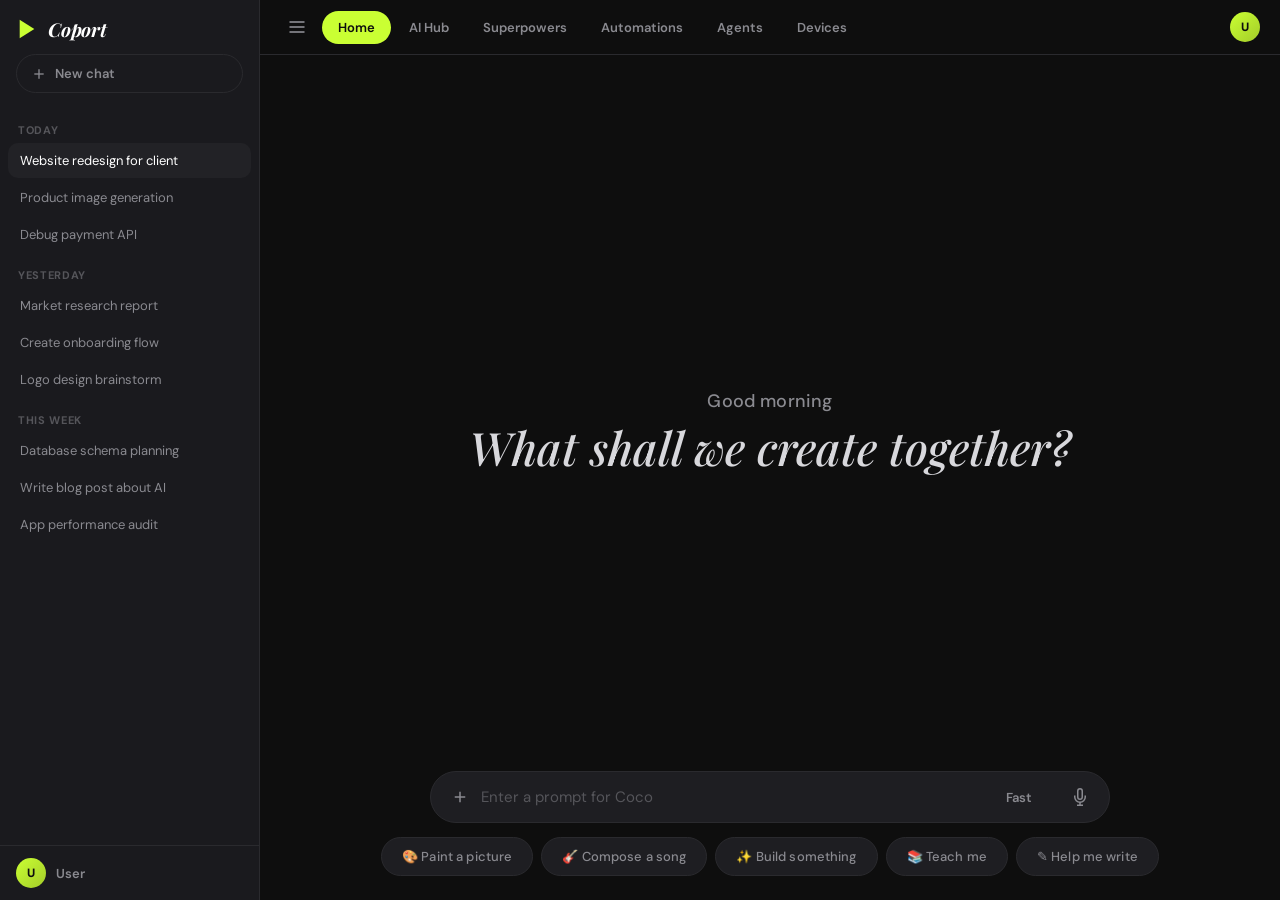
==== index.html @ 20f8d8fd "Add soul: serif fonts, warm copy, human personality" ====
<!DOCTYPE html>
<html lang="en">
<head>
  <meta charset="UTF-8" />
  <meta name="viewport" content="width=device-width, initial-scale=1.0" />
  <title>Coport</title>
  <link rel="stylesheet" href="integrate.css" />
</head>
<body>

  <!-- ═══ History Sidebar ═══ -->
  <aside class="history" id="history">
    <div class="history-top">
      <div class="history-logo">
        <svg width="22" height="22" viewBox="0 0 24 24" fill="none"><polygon points="4,2 20,12 4,22" fill="#CAFF33"/></svg>
        <span class="history-brand">Coport</span>
      </div>
      <button class="new-chat-btn" onclick="newChat()">
        <svg viewBox="0 0 24 24" fill="none" stroke="currentColor" stroke-width="2"><line x1="12" y1="5" x2="12" y2="19"/><line x1="5" y1="12" x2="19" y2="12"/></svg>
        New chat
      </button>
    </div>
    <div class="history-list" id="history-list">
      <span class="history-section-label">Today</span>
      <button class="history-item active" onclick="loadChat(this)">Website redesign for client</button>
      <button class="history-item" onclick="loadChat(this)">Product image generation</button>
      <button class="history-item" onclick="loadChat(this)">Debug payment API</button>
      <span class="history-section-label">Yesterday</span>
      <button class="history-item" onclick="loadChat(this)">Market research report</button>
      <button class="history-item" onclick="loadChat(this)">Create onboarding flow</button>
      <button class="history-item" onclick="loadChat(this)">Logo design brainstorm</button>
      <span class="history-section-label">This week</span>
      <button class="history-item" onclick="loadChat(this)">Database schema planning</button>
      <button class="history-item" onclick="loadChat(this)">Write blog post about AI</button>
      <button class="history-item" onclick="loadChat(this)">App performance audit</button>
    </div>
    <div class="history-bottom">
      <div class="history-user"><div class="h-avatar">U</div><span class="h-name">User</span></div>
    </div>
  </aside>

  <!-- ═══ Main ═══ -->
  <main class="main" id="main">
    <!-- Top nav -->
    <header class="topnav">
      <button class="sidebar-toggle" onclick="toggleHistory()">
        <svg viewBox="0 0 24 24" fill="none" stroke="currentColor" stroke-width="2"><line x1="3" y1="6" x2="21" y2="6"/><line x1="3" y1="12" x2="21" y2="12"/><line x1="3" y1="18" x2="21" y2="18"/></svg>
      </button>
      <nav class="topnav-links">
        <button class="tn active" onclick="showPage('home',this)">Home</button>
        <button class="tn" onclick="showPage('ai-hub',this)">AI Hub</button>
        <button class="tn" onclick="showPage('superpowers',this)">Superpowers</button>
        <button class="tn" onclick="showPage('automations',this)">Automations</button>
        <button class="tn" onclick="showPage('agents',this)">Agents</button>
        <button class="tn" onclick="showPage('devices',this)">Devices</button>
      </nav>
      <div class="topnav-right"><div class="tn-avatar">U</div></div>
    </header>

    <!-- PAGE: Home / Chat -->
    <section class="page active" id="page-home">
      <div class="chat-area" id="chat-area">
        <div class="welcome" id="welcome">
          <p class="welcome-hi" id="welcome-greeting">Good evening</p>
          <h1 class="welcome-big">What shall we create together?</h1>
        </div>
        <div class="messages" id="messages"></div>
      </div>
      <div class="chat-bottom">
        <div class="chat-input-bar">
          <button class="input-plus" title="Attach"><svg viewBox="0 0 24 24" fill="none" stroke="currentColor" stroke-width="2"><line x1="12" y1="5" x2="12" y2="19"/><line x1="5" y1="12" x2="19" y2="12"/></svg></button>
          <textarea class="chat-input" id="chat-input" placeholder="Enter a prompt for Coco" rows="1" onkeydown="handleChatKey(event)" oninput="autoGrow(this)"></textarea>
          <div class="input-right">
            <select class="speed-select"><option>Fast</option><option>Quality</option></select>
            <button class="input-mic" title="Voice"><svg viewBox="0 0 24 24" fill="none" stroke="currentColor" stroke-width="2"><path d="M12 1a3 3 0 0 0-3 3v8a3 3 0 0 0 6 0V4a3 3 0 0 0-3-3z"/><path d="M19 10v2a7 7 0 0 1-14 0v-2"/><line x1="12" y1="19" x2="12" y2="23"/><line x1="8" y1="23" x2="16" y2="23"/></svg></button>
          </div>
        </div>
        <div class="suggestions" id="suggestions">
          <button class="pill" onclick="prefillChat('Paint me a picture')">&#127912; Paint a picture</button>
          <button class="pill" onclick="prefillChat('Compose a song for me')">&#127928; Compose a song</button>
          <button class="pill" onclick="prefillChat('Build me something beautiful')">&#10024; Build something</button>
          <button class="pill" onclick="prefillChat('Teach me something new')">&#128218; Teach me</button>
          <button class="pill" onclick="prefillChat('Help me write')">&#9998; Help me write</button>
        </div>
      </div>
      <div class="task-overlay hidden" id="task-overlay">
        <div class="task-card"><div class="task-hdr"><span class="task-pulse"></span><span class="task-title" id="task-title">Coco is working...</span><button class="task-x" onclick="closeTask()">&times;</button></div><div class="task-steps" id="task-steps"></div><div class="task-badge" id="task-ai-badge"></div></div>
      </div>
    </section>

    <!-- PAGE: AI Hub -->
    <section class="page" id="page-ai-hub"><div class="page-inner"><h1 class="pg-title">AI Hub</h1><p class="pg-sub">The best AI for every task</p><div class="section"><h2 class="sec-title">Active</h2><div class="ai-grid" id="active-ais"></div></div><div class="section"><h2 class="sec-title">Code</h2><div class="ai-grid" id="ai-code"></div></div><div class="section"><h2 class="sec-title">Images</h2><div class="ai-grid" id="ai-images"></div></div><div class="section"><h2 class="sec-title">Audio</h2><div class="ai-grid" id="ai-audio"></div></div><div class="section"><h2 class="sec-title">Video</h2><div class="ai-grid" id="ai-video"></div></div><div class="section"><h2 class="sec-title">Research</h2><div class="ai-grid" id="ai-research"></div></div><div class="section"><h2 class="sec-title">Writing</h2><div class="ai-grid" id="ai-writing"></div></div></div></section>

    <!-- PAGE: Superpowers -->
    <section class="page" id="page-superpowers"><div class="page-inner"><h1 class="pg-title">Superpowers</h1><p class="pg-sub">Toggle abilities on or off</p><div class="search-bar"><svg class="s-icon" viewBox="0 0 20 20" fill="none"><circle cx="8" cy="8" r="6" stroke="currentColor" stroke-width="2"/><line x1="13" y1="13" x2="18" y2="18" stroke="currentColor" stroke-width="2"/></svg><input class="s-input" type="text" placeholder="Search..." oninput="filterSuperpowers(this.value)" /></div><div class="section"><h2 class="sec-title">Skills</h2><div class="powers-grid" id="skills-grid"></div></div><div class="section"><h2 class="sec-title">Connectors</h2><div class="powers-grid" id="connectors-grid"></div></div></div></section>

    <!-- PAGE: Automations -->
    <section class="page" id="page-automations"><div class="page-inner"><h1 class="pg-title">Automations</h1><p class="pg-sub">Rules that run automatically</p><div class="section"><h2 class="sec-title">My Automations</h2><div id="automations-list"><div class="empty-state">&#9889; Nothing here yet — your first automation is just a click away</div></div></div><div class="section"><h2 class="sec-title">Create</h2><div class="auto-builder"><div class="auto-row"><span class="auto-label">When</span><select class="auto-select" id="auto-trigger"><option value="">Trigger...</option><option value="file-change">File changes</option><option value="git-push">Code pushed</option><option value="error">Error occurs</option><option value="schedule">Schedule</option></select></div><div class="auto-arrow">&#8595;</div><div class="auto-row"><span class="auto-label">Then</span><select class="auto-select" id="auto-action"><option value="">Action...</option><option value="run-tests">Run tests</option><option value="fix-errors">Fix errors</option><option value="review-code">Review code</option><option value="notify">Notify me</option></select></div><div class="auto-actions"><button class="btn-accent" onclick="createAutomation()">Create</button></div></div><h2 class="sec-title" style="margin-top:20px">Templates</h2><div class="tpl-grid"><button class="tpl" onclick="useTemplate('auto-test')">&#128300; Auto-Test</button><button class="tpl" onclick="useTemplate('auto-fix')">&#128295; Auto-Fix</button><button class="tpl" onclick="useTemplate('pr-review')">&#128269; PR Review</button><button class="tpl" onclick="useTemplate('daily-summary')">&#128232; Recap</button></div></div></div></section>

    <!-- PAGE: Agents -->
    <section class="page" id="page-agents"><div class="page-inner"><h1 class="pg-title">Agents</h1><p class="pg-sub">Create and manage AI agents</p><div class="section"><h2 class="sec-title">Active</h2><div id="agent-list"></div></div><div class="section"><h2 class="sec-title">Create Agent</h2><div class="agent-builder" id="agent-builder"><div class="builder-step active" id="ab-step-1"><div class="bform"><div class="form-row"><label class="form-label">Name</label><input class="form-input" id="agent-name" type="text" placeholder="e.g. DesignBot" /></div><div class="form-row"><label class="form-label">Purpose</label><textarea class="form-input form-ta" id="agent-purpose" placeholder="What does it do?" rows="2"></textarea></div><div class="form-row"><label class="form-label">Personality</label><div class="pers-opts"><button class="pers selected" onclick="pickPersonality(this)">Professional</button><button class="pers" onclick="pickPersonality(this)">Friendly</button><button class="pers" onclick="pickPersonality(this)">Creative</button></div></div></div><div class="bactions"><button class="btn-accent" onclick="advanceAgentBuilder(2)">Next: AIs</button></div></div><div class="builder-step" id="ab-step-2"><h3 class="sec-title">Pick AIs</h3><div class="ai-picker" id="ai-picker"></div><div class="bactions"><button class="btn-outline" onclick="advanceAgentBuilder(1)">Back</button><button class="btn-accent" onclick="advanceAgentBuilder(3)">Next</button></div></div><div class="builder-step" id="ab-step-3"><h3 class="sec-title">Access</h3><div class="access-picker" id="access-picker"></div><div class="bactions"><button class="btn-outline" onclick="advanceAgentBuilder(2)">Back</button><button class="btn-accent" onclick="createAgent()">Create</button></div></div></div></div><div class="section"><h2 class="sec-title">Templates</h2><div class="tpl-grid"><button class="tpl" onclick="useAgentTemplate('designer')">&#127912; Designer</button><button class="tpl" onclick="useAgentTemplate('coder')">&#128187; Dev</button><button class="tpl" onclick="useAgentTemplate('researcher')">&#128218; Researcher</button><button class="tpl" onclick="useAgentTemplate('content')">&#128221; Content</button></div></div></div></section>

    <!-- PAGE: Devices -->
    <section class="page" id="page-devices"><div class="page-inner"><h1 class="pg-title">Devices</h1><p class="pg-sub">Your connected machines</p><div class="section"><h2 class="sec-title">Connected</h2><div class="dev-item"><span class="dev-dot on"></span><div class="dev-info"><span class="dev-name">Mac mini</span><span class="dev-meta">macOS &middot; M2 &middot; 192.168.1.42</span></div><span class="dev-badge">Connected</span></div></div><div class="section"><h2 class="sec-title">Add Device</h2><div class="tpl-grid"><button class="tpl" onclick="startDeviceSetup('mac')">&#128187; Mac</button><button class="tpl" onclick="startDeviceSetup('windows')">&#128421; Windows</button><button class="tpl" onclick="startDeviceSetup('linux')">&#128424; Linux</button><button class="tpl" onclick="startDeviceSetup('cloud')">&#9729; Cloud</button></div><div class="device-setup hidden" id="device-setup"><div class="setup-step active" id="ds-step-1"><p class="pg-sub">Download Coport on your device.</p><button class="btn-accent" onclick="advanceDeviceSetup(2)">Download</button></div><div class="setup-step" id="ds-step-2"><p class="pg-sub">Sign in. We'll detect it.</p><div class="wait-row"><div class="spinner"></div><span>Waiting...</span></div><button class="btn-outline" onclick="advanceDeviceSetup(3)">Done</button></div><div class="setup-step" id="ds-step-3"><p style="color:var(--accent)">Connected!</p><button class="btn-accent" onclick="closeDeviceSetup()">Done</button></div></div></div></div></section>

  </main>

  <!-- Modal -->
  <div class="modal-overlay" id="modal-overlay" onclick="closeModal(event)"><div class="modal" onclick="event.stopPropagation()"><div class="modal-hdr"><h2 class="modal-title" id="modal-title">Connect</h2><button class="task-x" onclick="closeModal()">&times;</button></div><div class="modal-body" id="modal-body"></div><div class="modal-ft"><button class="btn-outline" onclick="closeModal()">Cancel</button><button class="btn-accent" id="modal-action-btn" onclick="modalAction()">Connect</button></div></div></div>

  <script src="integrate.js"></script>
</body>
</html>
---- integrate.css ----
/* ═══ Coport — Chat UI with Soul ═══ */
@import url('https://fonts.googleapis.com/css2?family=DM+Sans:ital,wght@0,400;0,500;0,600;0,700;0,800&family=Playfair+Display:ital,wght@0,400;0,500;0,600;0,700;0,800;1,400;1,500&display=swap');

:root{--bg:#0e0e0e;--card:#1a1a1e;--border:#2a2a2e;--accent:#CAFF33;--accentDim:rgba(202,255,51,.1);--warm:rgba(255,200,120,.06);--t:#e2e2e6;--td:#8a8a90;--tm:#55555a;--r:16px;--serif:'Playfair Display',Georgia,'Times New Roman',serif;--sans:'DM Sans',-apple-system,BlinkMacSystemFont,'Segoe UI',sans-serif}
*,*::before,*::after{box-sizing:border-box;margin:0;padding:0}
html,body{height:100%}
body{background:var(--bg);color:var(--t);font-family:var(--sans);-webkit-font-smoothing:antialiased;display:flex;overflow:hidden}
button{font-family:inherit;cursor:pointer;border:none;background:none}
input,select,textarea{font-family:inherit}

/* ═══ History Sidebar ═══ */
.history{width:260px;height:100vh;background:var(--card);border-right:1px solid var(--border);display:flex;flex-direction:column;flex-shrink:0;transition:transform .3s;z-index:40}
.history-top{padding:16px;display:flex;flex-direction:column;gap:12px}
.history-logo{display:flex;align-items:center;gap:10px}
.history-brand{font-family:var(--serif);font-size:19px;font-weight:700;color:#fff;letter-spacing:-.01em;font-style:italic}
.new-chat-btn{display:flex;align-items:center;gap:8px;padding:10px 14px;border-radius:100px;border:1px solid var(--border);color:var(--td);font-size:13px;font-weight:600;transition:border-color .2s,color .2s}
.new-chat-btn svg{width:16px;height:16px}
.new-chat-btn:hover{border-color:var(--accent);color:var(--accent)}
.history-list{flex:1;overflow-y:auto;padding:0 8px 12px;display:flex;flex-direction:column;gap:2px}
.history-list::-webkit-scrollbar{width:4px}
.history-list::-webkit-scrollbar-thumb{background:var(--border);border-radius:2px}
.history-section-label{font-size:11px;font-weight:700;color:var(--tm);padding:14px 10px 4px;text-transform:uppercase;letter-spacing:.06em}
.history-item{text-align:left;padding:9px 12px;border-radius:10px;font-size:13px;color:var(--td);width:100%;overflow:hidden;text-overflow:ellipsis;white-space:nowrap;transition:background .15s,color .15s}
.history-item:hover{background:#222226;color:var(--t)}
.history-item.active{background:#222226;color:#fff}
.history-bottom{padding:12px 16px;border-top:1px solid var(--border)}
.history-user{display:flex;align-items:center;gap:10px}
.h-avatar{width:30px;height:30px;border-radius:50%;background:linear-gradient(135deg,var(--accent),#a3cc29);display:flex;align-items:center;justify-content:center;font-size:12px;font-weight:800;color:#0e0e0e}
.h-name{font-size:13px;font-weight:600;color:var(--td)}

/* ═══ Main ═══ */
.main{flex:1;height:100vh;display:flex;flex-direction:column;overflow:hidden;min-width:0}

/* ═══ Top Nav ═══ */
.topnav{display:flex;align-items:center;gap:8px;padding:10px 20px;border-bottom:1px solid var(--border);flex-shrink:0}
.sidebar-toggle{width:34px;height:34px;border-radius:10px;display:flex;align-items:center;justify-content:center;color:var(--td);transition:background .15s}
.sidebar-toggle svg{width:20px;height:20px}
.sidebar-toggle:hover{background:#1a1a1e}
.topnav-links{display:flex;gap:2px;flex:1;overflow-x:auto}
.topnav-links::-webkit-scrollbar{display:none}
.tn{padding:8px 16px;border-radius:100px;font-size:13px;font-weight:600;color:var(--td);transition:background .15s,color .15s;white-space:nowrap}
.tn:hover{background:#1a1a1e;color:var(--t)}
.tn.active{background:var(--accent);color:#0e0e0e}
.topnav-right{margin-left:auto}
.tn-avatar{width:30px;height:30px;border-radius:50%;background:linear-gradient(135deg,var(--accent),#a3cc29);display:flex;align-items:center;justify-content:center;font-size:12px;font-weight:800;color:#0e0e0e}

/* ═══ Pages ═══ */
.page{display:none;flex:1;flex-direction:column;overflow:hidden}
.page.active{display:flex}
.page-inner{flex:1;overflow-y:auto;padding:28px 32px 40px;max-width:900px;margin:0 auto;width:100%}
.page-inner::-webkit-scrollbar{width:5px}
.page-inner::-webkit-scrollbar-thumb{background:var(--border);border-radius:3px}
.pg-title{font-family:var(--serif);font-size:28px;font-weight:600;color:#fff;letter-spacing:-.01em;font-style:italic}
.pg-sub{font-size:13px;color:var(--td);margin-top:4px;margin-bottom:20px}

/* ═══ Chat Home ═══ */
.chat-area{flex:1;display:flex;flex-direction:column;align-items:center;justify-content:center;overflow-y:auto;padding:40px 24px 0}
.chat-area::-webkit-scrollbar{width:5px}
.chat-area::-webkit-scrollbar-thumb{background:var(--border);border-radius:3px}
.welcome{text-align:center;max-width:620px;animation:breatheIn 1s ease}
@keyframes breatheIn{from{opacity:0;transform:translateY(16px) scale(.97)}to{opacity:1;transform:translateY(0) scale(1)}}
.welcome-hi{font-family:var(--sans);font-size:18px;color:var(--td);font-weight:500;margin-bottom:6px;letter-spacing:.01em}
.welcome-big{font-family:var(--serif);font-size:clamp(30px,5vw,46px);font-weight:500;color:#d8d8dc;line-height:1.25;font-style:italic}
.messages{width:100%;max-width:700px;display:flex;flex-direction:column;gap:20px;padding:20px 0}
.messages:empty{display:none}
.msg{display:flex;gap:12px;animation:fadeIn .3s ease}
.msg.user{flex-direction:row-reverse}
@keyframes fadeIn{from{opacity:0;transform:translateY(6px)}to{opacity:1;transform:translateY(0)}}
.msg-av{width:28px;height:28px;border-radius:50%;display:flex;align-items:center;justify-content:center;font-size:12px;font-weight:800;flex-shrink:0}
.msg.assistant .msg-av{background:linear-gradient(135deg,var(--accent),#8bdc26);color:#0e0e0e;box-shadow:0 0 14px rgba(202,255,51,.2)}
.msg.user .msg-av{background:#2a2a2e;color:var(--td)}
.msg-body{padding:12px 16px;border-radius:18px;font-size:14px;line-height:1.6;max-width:600px}
.msg.assistant .msg-body{background:var(--card);border:1px solid var(--border);color:var(--t)}
.msg.user .msg-body{background:#2a2a2e;color:#fff}

/* ═══ Chat Bottom ═══ */
.chat-bottom{padding:0 24px 24px;flex-shrink:0;display:flex;flex-direction:column;align-items:center;gap:14px}
.chat-input-bar{display:flex;align-items:center;gap:4px;padding:8px 12px;background:#1e1e22;border:1px solid var(--border);border-radius:100px;width:100%;max-width:680px;transition:border-color .25s}
.chat-input-bar:focus-within{border-color:#444;box-shadow:0 0 24px rgba(202,255,51,.04)}
.input-plus{width:34px;height:34px;border-radius:50%;display:flex;align-items:center;justify-content:center;color:var(--td);flex-shrink:0;transition:color .15s}
.input-plus svg{width:18px;height:18px}
.input-plus:hover{color:var(--t)}
.chat-input{flex:1;background:none;border:none;color:#fff;font-size:15px;resize:none;outline:none;max-height:100px;line-height:1.4}
.chat-input::placeholder{color:var(--tm)}
.input-right{display:flex;align-items:center;gap:4px}
.speed-select{background:none;border:none;color:var(--td);font-size:13px;font-weight:600;cursor:pointer;outline:none;appearance:none;-webkit-appearance:none;padding:6px 8px}
.input-mic{width:34px;height:34px;border-radius:50%;display:flex;align-items:center;justify-content:center;color:var(--td);flex-shrink:0}
.input-mic svg{width:18px;height:18px}
.input-mic:hover{color:var(--t)}
.suggestions{display:flex;gap:8px;flex-wrap:wrap;justify-content:center}
.pill{padding:10px 20px;border-radius:100px;background:#1e1e22;border:1px solid var(--border);color:var(--td);font-size:13px;font-weight:500;transition:all .25s;letter-spacing:.01em}
.pill:hover{border-color:var(--accent);color:var(--t);background:#222226;transform:translateY(-1px);box-shadow:0 4px 16px rgba(0,0,0,.3)}

/* ═══ Task Overlay ═══ */
.task-overlay{position:fixed;bottom:100px;left:260px;right:0;display:flex;justify-content:center;padding:0 24px;z-index:25}
.task-card{background:var(--card);border:1px solid var(--border);border-radius:var(--r);padding:16px 20px;width:100%;max-width:600px;box-shadow:0 8px 32px rgba(0,0,0,.5);animation:fadeIn .3s ease}
.task-hdr{display:flex;align-items:center;gap:8px;margin-bottom:10px}
.task-pulse{width:8px;height:8px;border-radius:50%;background:var(--accent);animation:pulse 1.5s infinite}
@keyframes pulse{0%,100%{opacity:1}50%{opacity:.3}}
.task-title{font-size:14px;font-weight:700;color:#fff;flex:1}
.task-x{width:26px;height:26px;border-radius:50%;border:1px solid var(--border);display:flex;align-items:center;justify-content:center;color:var(--td);font-size:15px;cursor:pointer}
.task-steps{display:flex;flex-direction:column}
.task-step{display:flex;align-items:center;gap:10px;padding:7px 0;border-bottom:1px solid #222226}
.task-step:last-child{border-bottom:none}
.step-status{width:16px;height:16px;border-radius:50%;border:2px solid #2a2a2e;flex-shrink:0;position:relative}
.step-status.running{border-color:var(--accent);border-top-color:transparent;animation:spin .8s linear infinite}
.step-status.done{border-color:var(--accent);background:var(--accent)}
.step-status.done::after{content:'';position:absolute;top:1px;left:3px;width:4px;height:7px;border:solid #0e0e0e;border-width:0 2px 2px 0;transform:rotate(45deg)}
@keyframes spin{to{transform:rotate(360deg)}}
.step-label{font-size:12px;color:var(--td)}
.task-step.running .step-label{color:var(--t)}
.task-badge{display:flex;align-items:center;gap:6px;margin-top:6px;padding-top:6px;border-top:1px solid #222226;font-size:11px;color:var(--tm)}

/* ═══ Shared Components ═══ */
.section{margin-bottom:24px}
.sec-title{font-family:var(--serif);font-size:17px;font-weight:600;color:#fff;margin-bottom:10px}
.btn-accent{display:inline-flex;align-items:center;justify-content:center;padding:10px 24px;border-radius:100px;background:var(--accent);color:#0e0e0e;font-size:13px;font-weight:700;transition:opacity .2s}
.btn-accent:hover{opacity:.88}
.btn-outline{display:inline-flex;align-items:center;justify-content:center;padding:10px 24px;border-radius:100px;border:1px solid var(--border);color:var(--td);font-size:13px;font-weight:600;transition:border-color .2s,color .2s}
.btn-outline:hover{border-color:var(--accent);color:var(--accent)}

/* AI Grid */
.ai-grid{display:grid;grid-template-columns:repeat(auto-fill,minmax(250px,1fr));gap:8px}
.ai-card{display:flex;align-items:center;gap:10px;padding:12px 14px;background:var(--card);border:1px solid var(--border);border-radius:12px;transition:border-color .2s}
.ai-card:hover{border-color:#3a3a3e}
.ai-card.active-ai{border-color:var(--accent)}
.ai-avatar{width:32px;height:32px;border-radius:8px;display:flex;align-items:center;justify-content:center;font-size:14px;flex-shrink:0}
.ai-details{flex:1;min-width:0}
.ai-name{font-size:13px;font-weight:700;color:var(--t);display:block}
.ai-desc{font-size:10px;color:var(--tm);display:block;overflow:hidden;text-overflow:ellipsis;white-space:nowrap}
.ai-best-for{display:inline-block;padding:2px 7px;border-radius:100px;background:#222226;font-size:9px;font-weight:600;color:var(--td);margin-top:2px}
.ai-toggle{position:relative;width:36px;height:20px;border-radius:10px;background:#2a2a2e;flex-shrink:0;transition:background .25s;cursor:pointer}
.ai-toggle.on{background:var(--accent)}
.ai-toggle::after{content:'';position:absolute;top:2px;left:2px;width:16px;height:16px;border-radius:50%;background:#fff;transition:transform .25s}
.ai-toggle.on::after{transform:translateX(16px)}

/* Powers */
.powers-grid{display:grid;grid-template-columns:repeat(auto-fill,minmax(260px,1fr));gap:8px}
.power-card{display:flex;align-items:center;gap:10px;padding:12px 14px;background:var(--card);border:1px solid var(--border);border-radius:12px}
.power-card.enabled{border-color:var(--accent)}
.power-icon{width:30px;height:30px;border-radius:8px;background:#222226;display:flex;align-items:center;justify-content:center;font-size:14px;flex-shrink:0}
.power-details{flex:1;min-width:0}
.power-name{font-size:13px;font-weight:600;color:var(--t);display:block}
.power-desc{font-size:10px;color:var(--tm);display:block}
.power-toggle{position:relative;width:36px;height:20px;border-radius:10px;background:#2a2a2e;flex-shrink:0;transition:background .25s;cursor:pointer}
.power-toggle.on{background:var(--accent)}
.power-toggle::after{content:'';position:absolute;top:2px;left:2px;width:16px;height:16px;border-radius:50%;background:#fff;transition:transform .25s}
.power-toggle.on::after{transform:translateX(16px)}

/* Automations */
.auto-builder{background:var(--card);border:1px solid var(--border);border-radius:var(--r);padding:18px}
.auto-row{display:flex;align-items:center;gap:10px;margin-bottom:4px}
.auto-label{font-size:13px;font-weight:700;color:var(--accent);width:40px;text-align:right;flex-shrink:0}
.auto-select{flex:1;padding:10px 14px;background:var(--bg);border:1px solid var(--border);border-radius:10px;color:#fff;font-size:13px;outline:none;appearance:none;-webkit-appearance:none}
.auto-select:focus{border-color:var(--accent)}
.auto-arrow{text-align:center;color:var(--tm);font-size:16px;padding:2px 0}
.auto-actions{display:flex;justify-content:flex-end;margin-top:12px}
.automation-row{display:flex;align-items:center;gap:10px;padding:10px 14px;background:var(--card);border:1px solid var(--border);border-radius:10px;margin-bottom:6px;font-size:13px}
.automation-trigger{color:var(--td);font-weight:600}
.automation-arrow{color:var(--accent)}
.automation-action{color:var(--t);font-weight:600;flex:1}
.empty-state{text-align:center;padding:36px;color:var(--td);font-size:14px;font-family:var(--serif);font-style:italic;line-height:1.6}

/* Templates */
.tpl-grid{display:grid;grid-template-columns:repeat(auto-fill,minmax(120px,1fr));gap:8px}
.tpl{padding:14px 10px;border-radius:12px;background:var(--card);border:1px solid var(--border);color:var(--td);font-size:12px;font-weight:600;text-align:center;transition:border-color .2s,color .2s,transform .15s}
.tpl:hover{border-color:var(--accent);color:var(--t);transform:translateY(-2px)}

/* Agents */
.agent-card{display:flex;flex-wrap:wrap;align-items:center;gap:12px;padding:16px 18px;background:var(--card);border:1px solid var(--border);border-radius:var(--r);margin-bottom:8px;position:relative}
.agent-card.featured{border-color:var(--accent)}
.agent-badge{position:absolute;top:10px;right:12px;padding:3px 10px;border-radius:100px;font-size:10px;font-weight:700;background:var(--accentDim);color:var(--accent)}
.agent-info{flex:1;min-width:140px}
.agent-name{font-family:var(--serif);font-size:17px;font-weight:700;color:#fff;display:block}
.agent-role{font-size:12px;color:var(--accent);display:block;margin-top:1px}
.agent-desc{font-size:11px;color:var(--tm);display:block;margin-top:3px}
.coco-avatar{width:38px;height:38px;border-radius:50%;background:linear-gradient(135deg,var(--accent),#8bdc26);display:flex;align-items:center;justify-content:center;font-family:var(--serif);font-size:18px;font-weight:700;font-style:italic;color:#0e0e0e;flex-shrink:0;box-shadow:0 0 18px rgba(202,255,51,.15)}
.agent-stats{display:flex;gap:16px}
.agent-stat{display:flex;flex-direction:column;align-items:center}
.stat-num{font-size:16px;font-weight:800;color:#fff}
.stat-label{font-size:9px;color:var(--tm)}
.agent-builder{background:var(--card);border:1px solid var(--border);border-radius:var(--r);padding:20px}
.builder-step{display:none}
.builder-step.active{display:block;animation:fadeIn .3s ease}
.bform{display:flex;flex-direction:column;gap:12px}
.form-row{display:flex;flex-direction:column;gap:4px}
.form-label{font-size:11px;font-weight:600;color:var(--td)}
.form-input{padding:10px 14px;background:var(--bg);border:1px solid var(--border);border-radius:10px;color:#fff;font-size:13px;outline:none;width:100%}
.form-input:focus{border-color:var(--accent)}
.form-input::placeholder{color:var(--tm)}
.form-ta{resize:vertical;line-height:1.4;font-family:inherit}
.pers-opts{display:flex;flex-wrap:wrap;gap:6px}
.pers{padding:6px 14px;border-radius:100px;border:1px solid var(--border);color:var(--td);font-size:12px;font-weight:600;transition:border-color .2s,color .2s}
.pers:hover{border-color:var(--td);color:var(--t)}
.pers.selected{border-color:var(--accent);color:var(--accent);background:var(--accentDim)}
.bactions{display:flex;gap:8px;justify-content:flex-end;margin-top:14px}
.ai-picker,.access-picker{display:grid;grid-template-columns:repeat(auto-fill,minmax(160px,1fr));gap:6px;margin-bottom:6px}
.picker-item{display:flex;align-items:center;gap:8px;padding:9px 11px;background:var(--bg);border:1px solid var(--border);border-radius:8px;cursor:pointer;transition:border-color .2s}
.picker-item:hover{border-color:#3a3a3e}
.picker-item.picked{border-color:var(--accent)}
.picker-item-icon{font-size:13px;width:18px;text-align:center}
.picker-item-name{font-size:11px;font-weight:600;color:var(--td);flex:1}
.picker-check{width:14px;height:14px;border-radius:3px;border:2px solid var(--border);font-size:9px;color:transparent;display:flex;align-items:center;justify-content:center}
.picker-item.picked .picker-check{background:var(--accent);border-color:var(--accent);color:#0e0e0e}

/* Devices */
.dev-item{display:flex;align-items:center;gap:12px;padding:12px 14px;background:var(--card);border:1px solid var(--border);border-radius:12px;margin-bottom:8px}
.dev-dot{width:8px;height:8px;border-radius:50%;flex-shrink:0}
.dev-dot.on{background:var(--accent);box-shadow:0 0 6px var(--accentDim)}
.dev-info{flex:1}
.dev-name{font-size:13px;font-weight:700;color:#fff;display:block}
.dev-meta{font-size:11px;color:var(--tm);display:block;margin-top:1px}
.dev-badge{padding:4px 12px;border-radius:100px;font-size:10px;font-weight:700;background:var(--accentDim);color:var(--accent)}
.device-setup{background:var(--card);border:1px solid var(--border);border-radius:var(--r);padding:18px;margin-top:12px}
.setup-step{display:none}
.setup-step.active{display:block;animation:fadeIn .3s ease}
.wait-row{display:flex;align-items:center;gap:8px;padding:12px;background:var(--bg);border-radius:8px;margin-bottom:10px;font-size:12px;color:var(--td)}
.spinner{width:14px;height:14px;border-radius:50%;border:2px solid var(--border);border-top-color:var(--accent);animation:spin .8s linear infinite}

/* Search */
.search-bar{position:relative;margin-bottom:20px}
.s-input{width:100%;padding:11px 16px 11px 38px;background:var(--card);border:1px solid var(--border);border-radius:10px;color:#fff;font-size:13px;outline:none}
.s-input:focus{border-color:var(--accent)}
.s-input::placeholder{color:var(--tm)}
.s-icon{position:absolute;top:50%;left:12px;transform:translateY(-50%);width:16px;height:16px;color:var(--tm)}

/* Modal */
.modal-overlay{display:none;position:fixed;inset:0;background:rgba(0,0,0,.7);backdrop-filter:blur(6px);z-index:200;align-items:center;justify-content:center}
.modal-overlay.visible{display:flex}
.modal{background:var(--card);border:1px solid var(--border);border-radius:18px;padding:24px;max-width:420px;width:92%;animation:fadeIn .25s ease}
.modal-hdr{display:flex;align-items:center;justify-content:space-between;margin-bottom:14px}
.modal-title{font-size:17px;font-weight:700;color:#fff}
.modal-body{margin-bottom:18px}
.modal-body p{font-size:13px;color:var(--td);line-height:1.5;margin-bottom:8px}
.modal-ft{display:flex;gap:8px;justify-content:flex-end}

/* Utility */
.hidden{display:none !important}

/* Responsive */
@media(max-width:768px){
  .history{position:fixed;left:0;top:0;transform:translateX(-260px)}
  .history.open{transform:translateX(0)}
  .task-overlay{left:0}
  .topnav-links{gap:0}
  .tn{padding:7px 12px;font-size:12px}
}
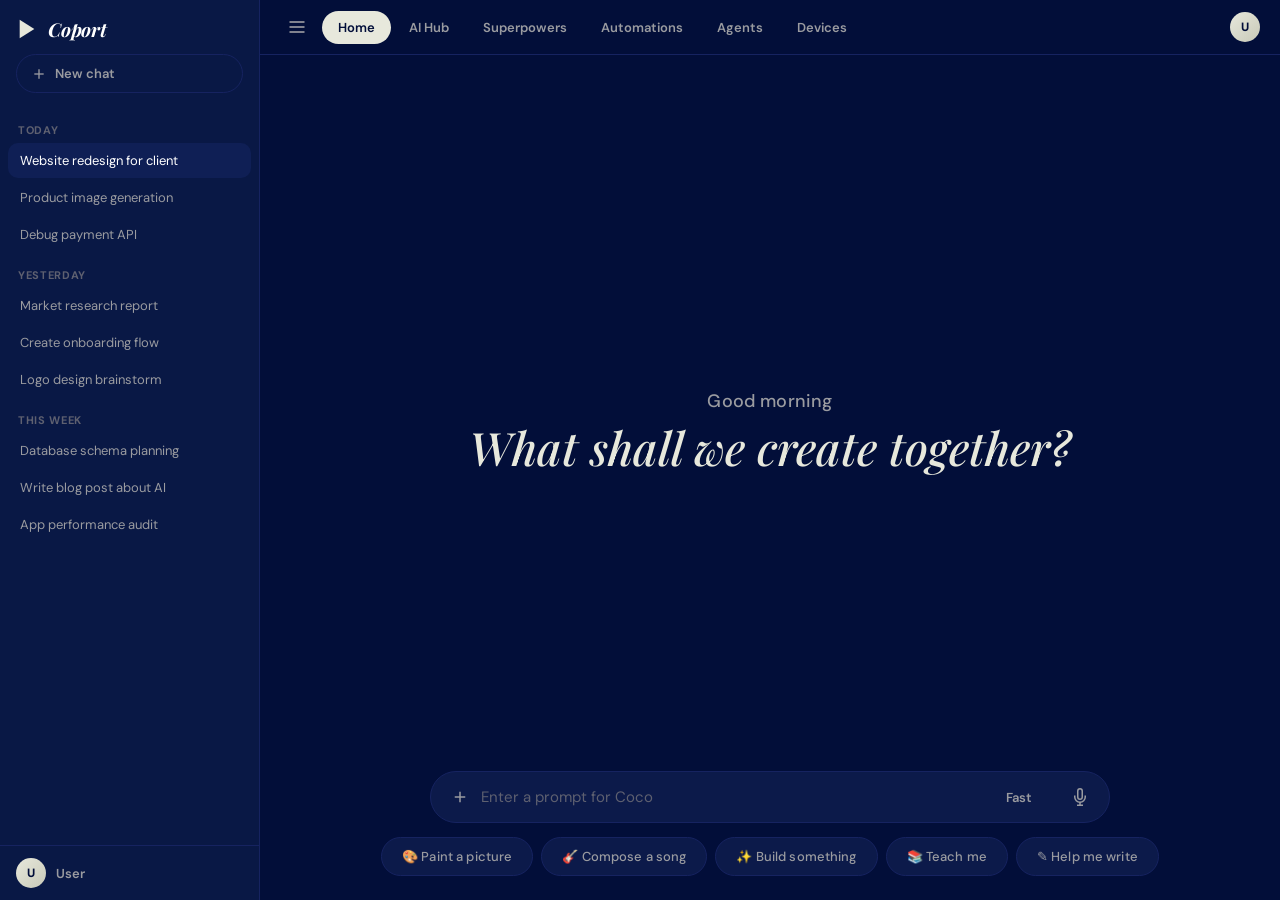
==== commit 04cae256: "Navy + beige palette" ====
--- a/index.html
+++ b/index.html
@@ -12,7 +12,7 @@
   <aside class="history" id="history">
     <div class="history-top">
       <div class="history-logo">
-        <svg width="22" height="22" viewBox="0 0 24 24" fill="none"><polygon points="4,2 20,12 4,22" fill="#CAFF33"/></svg>
+        <svg width="22" height="22" viewBox="0 0 24 24" fill="none"><polygon points="4,2 20,12 4,22" fill="#e7e8dc"/></svg>
         <span class="history-brand">Coport</span>
       </div>
       <button class="new-chat-btn" onclick="newChat()">
--- a/integrate.css
+++ b/integrate.css
@@ -1,7 +1,7 @@
 /* ═══ Coport — Chat UI with Soul ═══ */
 @import url('https://fonts.googleapis.com/css2?family=DM+Sans:ital,wght@0,400;0,500;0,600;0,700;0,800&family=Playfair+Display:ital,wght@0,400;0,500;0,600;0,700;0,800;1,400;1,500&display=swap');
 
-:root{--bg:#0e0e0e;--card:#1a1a1e;--border:#2a2a2e;--accent:#CAFF33;--accentDim:rgba(202,255,51,.1);--warm:rgba(255,200,120,.06);--t:#e2e2e6;--td:#8a8a90;--tm:#55555a;--r:16px;--serif:'Playfair Display',Georgia,'Times New Roman',serif;--sans:'DM Sans',-apple-system,BlinkMacSystemFont,'Segoe UI',sans-serif}
+:root{--bg:#020E39;--card:#091845;--border:#162360;--accent:#e7e8dc;--accentDim:rgba(231,232,220,.1);--warm:rgba(231,232,220,.04);--t:#e7e8dc;--td:#9a9ba0;--tm:#5e6070;--r:16px;--serif:'Playfair Display',Georgia,'Times New Roman',serif;--sans:'DM Sans',-apple-system,BlinkMacSystemFont,'Segoe UI',sans-serif}
 *,*::before,*::after{box-sizing:border-box;margin:0;padding:0}
 html,body{height:100%}
 body{background:var(--bg);color:var(--t);font-family:var(--sans);-webkit-font-smoothing:antialiased;display:flex;overflow:hidden}
@@ -21,11 +21,11 @@
 .history-list::-webkit-scrollbar-thumb{background:var(--border);border-radius:2px}
 .history-section-label{font-size:11px;font-weight:700;color:var(--tm);padding:14px 10px 4px;text-transform:uppercase;letter-spacing:.06em}
 .history-item{text-align:left;padding:9px 12px;border-radius:10px;font-size:13px;color:var(--td);width:100%;overflow:hidden;text-overflow:ellipsis;white-space:nowrap;transition:background .15s,color .15s}
-.history-item:hover{background:#222226;color:var(--t)}
-.history-item.active{background:#222226;color:#fff}
+.history-item:hover{background:#0f1f55;color:var(--t)}
+.history-item.active{background:#0f1f55;color:#fff}
 .history-bottom{padding:12px 16px;border-top:1px solid var(--border)}
 .history-user{display:flex;align-items:center;gap:10px}
-.h-avatar{width:30px;height:30px;border-radius:50%;background:linear-gradient(135deg,var(--accent),#a3cc29);display:flex;align-items:center;justify-content:center;font-size:12px;font-weight:800;color:#0e0e0e}
+.h-avatar{width:30px;height:30px;border-radius:50%;background:linear-gradient(135deg,#e7e8dc,#c8c9b8);display:flex;align-items:center;justify-content:center;font-size:12px;font-weight:800;color:#020E39}
 .h-name{font-size:13px;font-weight:600;color:var(--td)}
 
 /* ═══ Main ═══ */
@@ -35,14 +35,14 @@
 .topnav{display:flex;align-items:center;gap:8px;padding:10px 20px;border-bottom:1px solid var(--border);flex-shrink:0}
 .sidebar-toggle{width:34px;height:34px;border-radius:10px;display:flex;align-items:center;justify-content:center;color:var(--td);transition:background .15s}
 .sidebar-toggle svg{width:20px;height:20px}
-.sidebar-toggle:hover{background:#1a1a1e}
+.sidebar-toggle:hover{background:#091845}
 .topnav-links{display:flex;gap:2px;flex:1;overflow-x:auto}
 .topnav-links::-webkit-scrollbar{display:none}
 .tn{padding:8px 16px;border-radius:100px;font-size:13px;font-weight:600;color:var(--td);transition:background .15s,color .15s;white-space:nowrap}
-.tn:hover{background:#1a1a1e;color:var(--t)}
-.tn.active{background:var(--accent);color:#0e0e0e}
+.tn:hover{background:#091845;color:var(--t)}
+.tn.active{background:var(--accent);color:#020E39}
 .topnav-right{margin-left:auto}
-.tn-avatar{width:30px;height:30px;border-radius:50%;background:linear-gradient(135deg,var(--accent),#a3cc29);display:flex;align-items:center;justify-content:center;font-size:12px;font-weight:800;color:#0e0e0e}
+.tn-avatar{width:30px;height:30px;border-radius:50%;background:linear-gradient(135deg,#e7e8dc,#c8c9b8);display:flex;align-items:center;justify-content:center;font-size:12px;font-weight:800;color:#020E39}
 
 /* ═══ Pages ═══ */
 .page{display:none;flex:1;flex-direction:column;overflow:hidden}
@@ -60,23 +60,23 @@
 .welcome{text-align:center;max-width:620px;animation:breatheIn 1s ease}
 @keyframes breatheIn{from{opacity:0;transform:translateY(16px) scale(.97)}to{opacity:1;transform:translateY(0) scale(1)}}
 .welcome-hi{font-family:var(--sans);font-size:18px;color:var(--td);font-weight:500;margin-bottom:6px;letter-spacing:.01em}
-.welcome-big{font-family:var(--serif);font-size:clamp(30px,5vw,46px);font-weight:500;color:#d8d8dc;line-height:1.25;font-style:italic}
+.welcome-big{font-family:var(--serif);font-size:clamp(30px,5vw,46px);font-weight:500;color:#e7e8dc;line-height:1.25;font-style:italic}
 .messages{width:100%;max-width:700px;display:flex;flex-direction:column;gap:20px;padding:20px 0}
 .messages:empty{display:none}
 .msg{display:flex;gap:12px;animation:fadeIn .3s ease}
 .msg.user{flex-direction:row-reverse}
 @keyframes fadeIn{from{opacity:0;transform:translateY(6px)}to{opacity:1;transform:translateY(0)}}
 .msg-av{width:28px;height:28px;border-radius:50%;display:flex;align-items:center;justify-content:center;font-size:12px;font-weight:800;flex-shrink:0}
-.msg.assistant .msg-av{background:linear-gradient(135deg,var(--accent),#8bdc26);color:#0e0e0e;box-shadow:0 0 14px rgba(202,255,51,.2)}
-.msg.user .msg-av{background:#2a2a2e;color:var(--td)}
+.msg.assistant .msg-av{background:linear-gradient(135deg,#e7e8dc,#d0d1c2);color:#020E39;box-shadow:0 0 14px rgba(231,232,220,.2)}
+.msg.user .msg-av{background:#162360;color:var(--td)}
 .msg-body{padding:12px 16px;border-radius:18px;font-size:14px;line-height:1.6;max-width:600px}
 .msg.assistant .msg-body{background:var(--card);border:1px solid var(--border);color:var(--t)}
-.msg.user .msg-body{background:#2a2a2e;color:#fff}
+.msg.user .msg-body{background:#162360;color:#fff}
 
 /* ═══ Chat Bottom ═══ */
 .chat-bottom{padding:0 24px 24px;flex-shrink:0;display:flex;flex-direction:column;align-items:center;gap:14px}
-.chat-input-bar{display:flex;align-items:center;gap:4px;padding:8px 12px;background:#1e1e22;border:1px solid var(--border);border-radius:100px;width:100%;max-width:680px;transition:border-color .25s}
-.chat-input-bar:focus-within{border-color:#444;box-shadow:0 0 24px rgba(202,255,51,.04)}
+.chat-input-bar{display:flex;align-items:center;gap:4px;padding:8px 12px;background:#0c1a4a;border:1px solid var(--border);border-radius:100px;width:100%;max-width:680px;transition:border-color .25s}
+.chat-input-bar:focus-within{border-color:#1e3070;box-shadow:0 0 24px rgba(231,232,220,.06)}
 .input-plus{width:34px;height:34px;border-radius:50%;display:flex;align-items:center;justify-content:center;color:var(--td);flex-shrink:0;transition:color .15s}
 .input-plus svg{width:18px;height:18px}
 .input-plus:hover{color:var(--t)}
@@ -88,8 +88,8 @@
 .input-mic svg{width:18px;height:18px}
 .input-mic:hover{color:var(--t)}
 .suggestions{display:flex;gap:8px;flex-wrap:wrap;justify-content:center}
-.pill{padding:10px 20px;border-radius:100px;background:#1e1e22;border:1px solid var(--border);color:var(--td);font-size:13px;font-weight:500;transition:all .25s;letter-spacing:.01em}
-.pill:hover{border-color:var(--accent);color:var(--t);background:#222226;transform:translateY(-1px);box-shadow:0 4px 16px rgba(0,0,0,.3)}
+.pill{padding:10px 20px;border-radius:100px;background:#0c1a4a;border:1px solid var(--border);color:var(--td);font-size:13px;font-weight:500;transition:all .25s;letter-spacing:.01em}
+.pill:hover{border-color:var(--accent);color:var(--t);background:#0f1f55;transform:translateY(-1px);box-shadow:0 4px 16px rgba(0,0,0,.3)}
 
 /* ═══ Task Overlay ═══ */
 .task-overlay{position:fixed;bottom:100px;left:260px;right:0;display:flex;justify-content:center;padding:0 24px;z-index:25}
@@ -100,21 +100,21 @@
 .task-title{font-size:14px;font-weight:700;color:#fff;flex:1}
 .task-x{width:26px;height:26px;border-radius:50%;border:1px solid var(--border);display:flex;align-items:center;justify-content:center;color:var(--td);font-size:15px;cursor:pointer}
 .task-steps{display:flex;flex-direction:column}
-.task-step{display:flex;align-items:center;gap:10px;padding:7px 0;border-bottom:1px solid #222226}
+.task-step{display:flex;align-items:center;gap:10px;padding:7px 0;border-bottom:1px solid #0f1f55}
 .task-step:last-child{border-bottom:none}
-.step-status{width:16px;height:16px;border-radius:50%;border:2px solid #2a2a2e;flex-shrink:0;position:relative}
+.step-status{width:16px;height:16px;border-radius:50%;border:2px solid #162360;flex-shrink:0;position:relative}
 .step-status.running{border-color:var(--accent);border-top-color:transparent;animation:spin .8s linear infinite}
 .step-status.done{border-color:var(--accent);background:var(--accent)}
 .step-status.done::after{content:'';position:absolute;top:1px;left:3px;width:4px;height:7px;border:solid #0e0e0e;border-width:0 2px 2px 0;transform:rotate(45deg)}
 @keyframes spin{to{transform:rotate(360deg)}}
 .step-label{font-size:12px;color:var(--td)}
 .task-step.running .step-label{color:var(--t)}
-.task-badge{display:flex;align-items:center;gap:6px;margin-top:6px;padding-top:6px;border-top:1px solid #222226;font-size:11px;color:var(--tm)}
+.task-badge{display:flex;align-items:center;gap:6px;margin-top:6px;padding-top:6px;border-top:1px solid #0f1f55;font-size:11px;color:var(--tm)}
 
 /* ═══ Shared Components ═══ */
 .section{margin-bottom:24px}
 .sec-title{font-family:var(--serif);font-size:17px;font-weight:600;color:#fff;margin-bottom:10px}
-.btn-accent{display:inline-flex;align-items:center;justify-content:center;padding:10px 24px;border-radius:100px;background:var(--accent);color:#0e0e0e;font-size:13px;font-weight:700;transition:opacity .2s}
+.btn-accent{display:inline-flex;align-items:center;justify-content:center;padding:10px 24px;border-radius:100px;background:var(--accent);color:#020E39;font-size:13px;font-weight:700;transition:opacity .2s}
 .btn-accent:hover{opacity:.88}
 .btn-outline{display:inline-flex;align-items:center;justify-content:center;padding:10px 24px;border-radius:100px;border:1px solid var(--border);color:var(--td);font-size:13px;font-weight:600;transition:border-color .2s,color .2s}
 .btn-outline:hover{border-color:var(--accent);color:var(--accent)}
@@ -122,14 +122,14 @@
 /* AI Grid */
 .ai-grid{display:grid;grid-template-columns:repeat(auto-fill,minmax(250px,1fr));gap:8px}
 .ai-card{display:flex;align-items:center;gap:10px;padding:12px 14px;background:var(--card);border:1px solid var(--border);border-radius:12px;transition:border-color .2s}
-.ai-card:hover{border-color:#3a3a3e}
+.ai-card:hover{border-color:#1e3070}
 .ai-card.active-ai{border-color:var(--accent)}
 .ai-avatar{width:32px;height:32px;border-radius:8px;display:flex;align-items:center;justify-content:center;font-size:14px;flex-shrink:0}
 .ai-details{flex:1;min-width:0}
 .ai-name{font-size:13px;font-weight:700;color:var(--t);display:block}
 .ai-desc{font-size:10px;color:var(--tm);display:block;overflow:hidden;text-overflow:ellipsis;white-space:nowrap}
-.ai-best-for{display:inline-block;padding:2px 7px;border-radius:100px;background:#222226;font-size:9px;font-weight:600;color:var(--td);margin-top:2px}
-.ai-toggle{position:relative;width:36px;height:20px;border-radius:10px;background:#2a2a2e;flex-shrink:0;transition:background .25s;cursor:pointer}
+.ai-best-for{display:inline-block;padding:2px 7px;border-radius:100px;background:#0f1f55;font-size:9px;font-weight:600;color:var(--td);margin-top:2px}
+.ai-toggle{position:relative;width:36px;height:20px;border-radius:10px;background:#162360;flex-shrink:0;transition:background .25s;cursor:pointer}
 .ai-toggle.on{background:var(--accent)}
 .ai-toggle::after{content:'';position:absolute;top:2px;left:2px;width:16px;height:16px;border-radius:50%;background:#fff;transition:transform .25s}
 .ai-toggle.on::after{transform:translateX(16px)}
@@ -138,11 +138,11 @@
 .powers-grid{display:grid;grid-template-columns:repeat(auto-fill,minmax(260px,1fr));gap:8px}
 .power-card{display:flex;align-items:center;gap:10px;padding:12px 14px;background:var(--card);border:1px solid var(--border);border-radius:12px}
 .power-card.enabled{border-color:var(--accent)}
-.power-icon{width:30px;height:30px;border-radius:8px;background:#222226;display:flex;align-items:center;justify-content:center;font-size:14px;flex-shrink:0}
+.power-icon{width:30px;height:30px;border-radius:8px;background:#0f1f55;display:flex;align-items:center;justify-content:center;font-size:14px;flex-shrink:0}
 .power-details{flex:1;min-width:0}
 .power-name{font-size:13px;font-weight:600;color:var(--t);display:block}
 .power-desc{font-size:10px;color:var(--tm);display:block}
-.power-toggle{position:relative;width:36px;height:20px;border-radius:10px;background:#2a2a2e;flex-shrink:0;transition:background .25s;cursor:pointer}
+.power-toggle{position:relative;width:36px;height:20px;border-radius:10px;background:#162360;flex-shrink:0;transition:background .25s;cursor:pointer}
 .power-toggle.on{background:var(--accent)}
 .power-toggle::after{content:'';position:absolute;top:2px;left:2px;width:16px;height:16px;border-radius:50%;background:#fff;transition:transform .25s}
 .power-toggle.on::after{transform:translateX(16px)}
@@ -174,7 +174,7 @@
 .agent-name{font-family:var(--serif);font-size:17px;font-weight:700;color:#fff;display:block}
 .agent-role{font-size:12px;color:var(--accent);display:block;margin-top:1px}
 .agent-desc{font-size:11px;color:var(--tm);display:block;margin-top:3px}
-.coco-avatar{width:38px;height:38px;border-radius:50%;background:linear-gradient(135deg,var(--accent),#8bdc26);display:flex;align-items:center;justify-content:center;font-family:var(--serif);font-size:18px;font-weight:700;font-style:italic;color:#0e0e0e;flex-shrink:0;box-shadow:0 0 18px rgba(202,255,51,.15)}
+.coco-avatar{width:38px;height:38px;border-radius:50%;background:linear-gradient(135deg,#e7e8dc,#d0d1c2);display:flex;align-items:center;justify-content:center;font-family:var(--serif);font-size:18px;font-weight:700;font-style:italic;color:#020E39;flex-shrink:0;box-shadow:0 0 18px rgba(231,232,220,.15)}
 .agent-stats{display:flex;gap:16px}
 .agent-stat{display:flex;flex-direction:column;align-items:center}
 .stat-num{font-size:16px;font-weight:800;color:#fff}
@@ -196,12 +196,12 @@
 .bactions{display:flex;gap:8px;justify-content:flex-end;margin-top:14px}
 .ai-picker,.access-picker{display:grid;grid-template-columns:repeat(auto-fill,minmax(160px,1fr));gap:6px;margin-bottom:6px}
 .picker-item{display:flex;align-items:center;gap:8px;padding:9px 11px;background:var(--bg);border:1px solid var(--border);border-radius:8px;cursor:pointer;transition:border-color .2s}
-.picker-item:hover{border-color:#3a3a3e}
+.picker-item:hover{border-color:#1e3070}
 .picker-item.picked{border-color:var(--accent)}
 .picker-item-icon{font-size:13px;width:18px;text-align:center}
 .picker-item-name{font-size:11px;font-weight:600;color:var(--td);flex:1}
 .picker-check{width:14px;height:14px;border-radius:3px;border:2px solid var(--border);font-size:9px;color:transparent;display:flex;align-items:center;justify-content:center}
-.picker-item.picked .picker-check{background:var(--accent);border-color:var(--accent);color:#0e0e0e}
+.picker-item.picked .picker-check{background:var(--accent);border-color:var(--accent);color:#020E39}
 
 /* Devices */
 .dev-item{display:flex;align-items:center;gap:12px;padding:12px 14px;background:var(--card);border:1px solid var(--border);border-radius:12px;margin-bottom:8px}
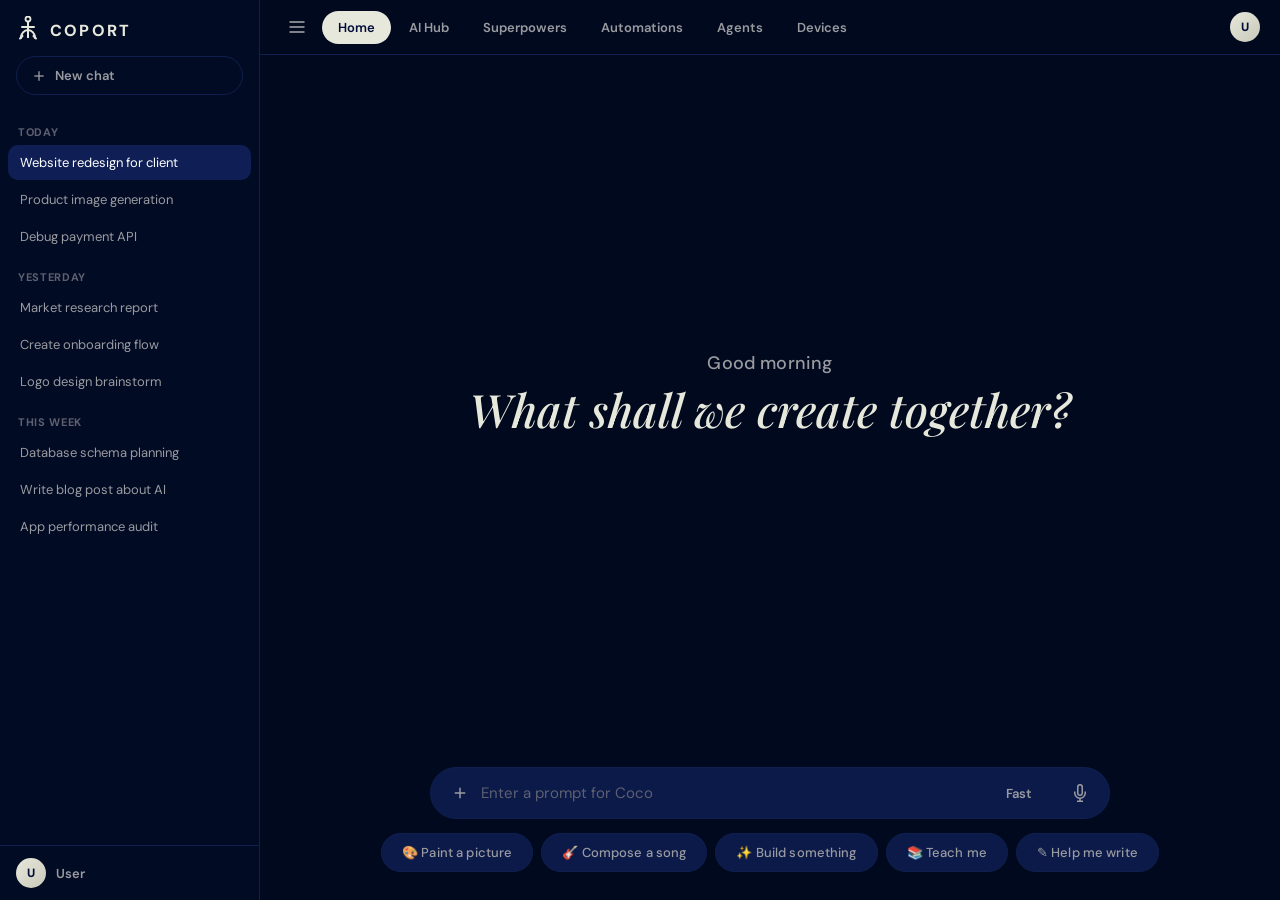
==== commit e39a0426: "Anchor logo, darker navy, centered chat" ====
--- a/index.html
+++ b/index.html
@@ -12,8 +12,15 @@
   <aside class="history" id="history">
     <div class="history-top">
       <div class="history-logo">
-        <svg width="22" height="22" viewBox="0 0 24 24" fill="none"><polygon points="4,2 20,12 4,22" fill="#e7e8dc"/></svg>
-        <span class="history-brand">Coport</span>
+        <svg width="24" height="28" viewBox="0 0 24 28" fill="none">
+          <circle cx="12" cy="3" r="2.5" stroke="#e7e8dc" stroke-width="1.8" fill="none"/>
+          <line x1="12" y1="5.5" x2="12" y2="22" stroke="#e7e8dc" stroke-width="2"/>
+          <line x1="6" y1="11" x2="18" y2="11" stroke="#e7e8dc" stroke-width="2" stroke-linecap="round"/>
+          <path d="M5 22C5 17.5 8.1 14 12 14C15.9 14 19 17.5 19 22" stroke="#e7e8dc" stroke-width="2" fill="none" stroke-linecap="round"/>
+          <path d="M4 22.5L6.5 20" stroke="#e7e8dc" stroke-width="2" stroke-linecap="round"/>
+          <path d="M20 22.5L17.5 20" stroke="#e7e8dc" stroke-width="2" stroke-linecap="round"/>
+        </svg>
+        <span class="history-brand">COPORT</span>
       </div>
       <button class="new-chat-btn" onclick="newChat()">
         <svg viewBox="0 0 24 24" fill="none" stroke="currentColor" stroke-width="2"><line x1="12" y1="5" x2="12" y2="19"/><line x1="5" y1="12" x2="19" y2="12"/></svg>
--- a/integrate.css
+++ b/integrate.css
@@ -1,7 +1,7 @@
 /* ═══ Coport — Chat UI with Soul ═══ */
 @import url('https://fonts.googleapis.com/css2?family=DM+Sans:ital,wght@0,400;0,500;0,600;0,700;0,800&family=Playfair+Display:ital,wght@0,400;0,500;0,600;0,700;0,800;1,400;1,500&display=swap');
 
-:root{--bg:#020E39;--card:#091845;--border:#162360;--accent:#e7e8dc;--accentDim:rgba(231,232,220,.1);--warm:rgba(231,232,220,.04);--t:#e7e8dc;--td:#9a9ba0;--tm:#5e6070;--r:16px;--serif:'Playfair Display',Georgia,'Times New Roman',serif;--sans:'DM Sans',-apple-system,BlinkMacSystemFont,'Segoe UI',sans-serif}
+:root{--bg:#01091e;--card:#061538;--border:#0f2050;--accent:#e7e8dc;--accentDim:rgba(231,232,220,.1);--warm:rgba(231,232,220,.04);--t:#e7e8dc;--td:#9a9ba0;--tm:#5e6070;--r:16px;--serif:'Playfair Display',Georgia,'Times New Roman',serif;--sans:'DM Sans',-apple-system,BlinkMacSystemFont,'Segoe UI',sans-serif}
 *,*::before,*::after{box-sizing:border-box;margin:0;padding:0}
 html,body{height:100%}
 body{background:var(--bg);color:var(--t);font-family:var(--sans);-webkit-font-smoothing:antialiased;display:flex;overflow:hidden}
@@ -9,10 +9,10 @@
 input,select,textarea{font-family:inherit}
 
 /* ═══ History Sidebar ═══ */
-.history{width:260px;height:100vh;background:var(--card);border-right:1px solid var(--border);display:flex;flex-direction:column;flex-shrink:0;transition:transform .3s;z-index:40}
+.history{width:260px;height:100vh;background:#020b24;border-right:1px solid var(--border);display:flex;flex-direction:column;flex-shrink:0;transition:transform .3s;z-index:40}
 .history-top{padding:16px;display:flex;flex-direction:column;gap:12px}
 .history-logo{display:flex;align-items:center;gap:10px}
-.history-brand{font-family:var(--serif);font-size:19px;font-weight:700;color:#fff;letter-spacing:-.01em;font-style:italic}
+.history-brand{font-family:var(--sans);font-size:16px;font-weight:800;color:#e7e8dc;letter-spacing:.14em;text-transform:uppercase}
 .new-chat-btn{display:flex;align-items:center;gap:8px;padding:10px 14px;border-radius:100px;border:1px solid var(--border);color:var(--td);font-size:13px;font-weight:600;transition:border-color .2s,color .2s}
 .new-chat-btn svg{width:16px;height:16px}
 .new-chat-btn:hover{border-color:var(--accent);color:var(--accent)}
@@ -54,10 +54,12 @@
 .pg-sub{font-size:13px;color:var(--td);margin-top:4px;margin-bottom:20px}
 
 /* ═══ Chat Home ═══ */
-.chat-area{flex:1;display:flex;flex-direction:column;align-items:center;justify-content:center;overflow-y:auto;padding:40px 24px 0}
+#page-home{position:relative;overflow:hidden}
+.chat-area{flex:1;display:flex;flex-direction:column;align-items:center;justify-content:center;overflow-y:auto;padding:0 24px}
 .chat-area::-webkit-scrollbar{width:5px}
 .chat-area::-webkit-scrollbar-thumb{background:var(--border);border-radius:3px}
-.welcome{text-align:center;max-width:620px;animation:breatheIn 1s ease}
+.chat-area.has-messages{justify-content:flex-start;padding-top:24px}
+.welcome{text-align:center;max-width:620px;margin-bottom:32px;animation:breatheIn 1s ease}
 @keyframes breatheIn{from{opacity:0;transform:translateY(16px) scale(.97)}to{opacity:1;transform:translateY(0) scale(1)}}
 .welcome-hi{font-family:var(--sans);font-size:18px;color:var(--td);font-weight:500;margin-bottom:6px;letter-spacing:.01em}
 .welcome-big{font-family:var(--serif);font-size:clamp(30px,5vw,46px);font-weight:500;color:#e7e8dc;line-height:1.25;font-style:italic}
@@ -74,7 +76,7 @@
 .msg.user .msg-body{background:#162360;color:#fff}
 
 /* ═══ Chat Bottom ═══ */
-.chat-bottom{padding:0 24px 24px;flex-shrink:0;display:flex;flex-direction:column;align-items:center;gap:14px}
+.chat-bottom{padding:0 24px 28px;flex-shrink:0;display:flex;flex-direction:column;align-items:center;gap:14px}
 .chat-input-bar{display:flex;align-items:center;gap:4px;padding:8px 12px;background:#0c1a4a;border:1px solid var(--border);border-radius:100px;width:100%;max-width:680px;transition:border-color .25s}
 .chat-input-bar:focus-within{border-color:#1e3070;box-shadow:0 0 24px rgba(231,232,220,.06)}
 .input-plus{width:34px;height:34px;border-radius:50%;display:flex;align-items:center;justify-content:center;color:var(--td);flex-shrink:0;transition:color .15s}
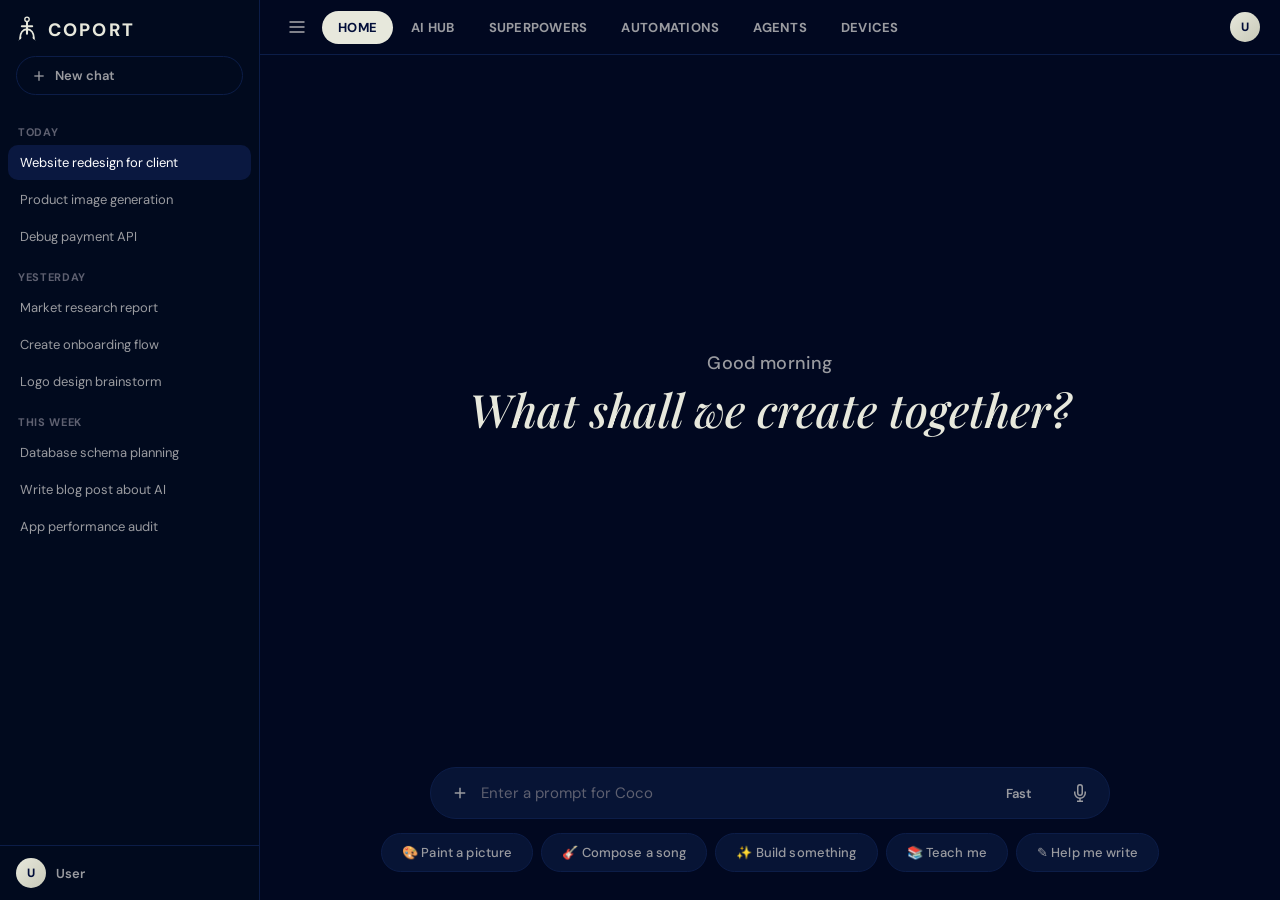
==== commit 12d1fd96: "Darker navy, anchor logo, bold sans tabs" ====
--- a/index.html
+++ b/index.html
@@ -12,13 +12,20 @@
   <aside class="history" id="history">
     <div class="history-top">
       <div class="history-logo">
-        <svg width="24" height="28" viewBox="0 0 24 28" fill="none">
-          <circle cx="12" cy="3" r="2.5" stroke="#e7e8dc" stroke-width="1.8" fill="none"/>
-          <line x1="12" y1="5.5" x2="12" y2="22" stroke="#e7e8dc" stroke-width="2"/>
-          <line x1="6" y1="11" x2="18" y2="11" stroke="#e7e8dc" stroke-width="2" stroke-linecap="round"/>
-          <path d="M5 22C5 17.5 8.1 14 12 14C15.9 14 19 17.5 19 22" stroke="#e7e8dc" stroke-width="2" fill="none" stroke-linecap="round"/>
-          <path d="M4 22.5L6.5 20" stroke="#e7e8dc" stroke-width="2" stroke-linecap="round"/>
-          <path d="M20 22.5L17.5 20" stroke="#e7e8dc" stroke-width="2" stroke-linecap="round"/>
+        <svg width="22" height="28" viewBox="0 0 32 40" fill="#e7e8dc">
+          <!-- Ring -->
+          <circle cx="16" cy="4.5" r="3.2" stroke="#e7e8dc" stroke-width="2" fill="none"/>
+          <!-- Shaft -->
+          <rect x="14.5" y="7" width="3" height="20" rx="1.5" fill="#e7e8dc"/>
+          <!-- Crossbar -->
+          <rect x="7" y="13" width="18" height="3" rx="1.5" fill="#e7e8dc"/>
+          <!-- Left arm curve + fluke -->
+          <path d="M6 32 C6 24 10 19 16 19" stroke="#e7e8dc" stroke-width="2.8" fill="none" stroke-linecap="round"/>
+          <path d="M6 32 L3 35 L8 30" stroke="#e7e8dc" stroke-width="0" fill="#e7e8dc"/>
+          <polygon points="3,35.5 6,32 9,30.5 6.5,33" fill="#e7e8dc"/>
+          <!-- Right arm curve + fluke -->
+          <path d="M26 32 C26 24 22 19 16 19" stroke="#e7e8dc" stroke-width="2.8" fill="none" stroke-linecap="round"/>
+          <polygon points="29,35.5 26,32 23,30.5 25.5,33" fill="#e7e8dc"/>
         </svg>
         <span class="history-brand">COPORT</span>
       </div>
--- a/integrate.css
+++ b/integrate.css
@@ -1,7 +1,7 @@
 /* ═══ Coport — Chat UI with Soul ═══ */
 @import url('https://fonts.googleapis.com/css2?family=DM+Sans:ital,wght@0,400;0,500;0,600;0,700;0,800&family=Playfair+Display:ital,wght@0,400;0,500;0,600;0,700;0,800;1,400;1,500&display=swap');
 
-:root{--bg:#01091e;--card:#061538;--border:#0f2050;--accent:#e7e8dc;--accentDim:rgba(231,232,220,.1);--warm:rgba(231,232,220,.04);--t:#e7e8dc;--td:#9a9ba0;--tm:#5e6070;--r:16px;--serif:'Playfair Display',Georgia,'Times New Roman',serif;--sans:'DM Sans',-apple-system,BlinkMacSystemFont,'Segoe UI',sans-serif}
+:root{--bg:#010820;--card:#04102e;--border:#0c1d48;--accent:#e7e8dc;--accentDim:rgba(231,232,220,.1);--warm:rgba(231,232,220,.04);--t:#e7e8dc;--td:#9a9ba0;--tm:#5e6070;--r:16px;--serif:'Playfair Display',Georgia,'Times New Roman',serif;--sans:'DM Sans',-apple-system,BlinkMacSystemFont,'Segoe UI',sans-serif}
 *,*::before,*::after{box-sizing:border-box;margin:0;padding:0}
 html,body{height:100%}
 body{background:var(--bg);color:var(--t);font-family:var(--sans);-webkit-font-smoothing:antialiased;display:flex;overflow:hidden}
@@ -9,10 +9,10 @@
 input,select,textarea{font-family:inherit}
 
 /* ═══ History Sidebar ═══ */
-.history{width:260px;height:100vh;background:#020b24;border-right:1px solid var(--border);display:flex;flex-direction:column;flex-shrink:0;transition:transform .3s;z-index:40}
+.history{width:260px;height:100vh;background:#010a1e;border-right:1px solid var(--border);display:flex;flex-direction:column;flex-shrink:0;transition:transform .3s;z-index:40}
 .history-top{padding:16px;display:flex;flex-direction:column;gap:12px}
 .history-logo{display:flex;align-items:center;gap:10px}
-.history-brand{font-family:var(--sans);font-size:16px;font-weight:800;color:#e7e8dc;letter-spacing:.14em;text-transform:uppercase}
+.history-brand{font-family:var(--sans);font-size:18px;font-weight:800;color:#e7e8dc;letter-spacing:.12em;text-transform:uppercase}
 .new-chat-btn{display:flex;align-items:center;gap:8px;padding:10px 14px;border-radius:100px;border:1px solid var(--border);color:var(--td);font-size:13px;font-weight:600;transition:border-color .2s,color .2s}
 .new-chat-btn svg{width:16px;height:16px}
 .new-chat-btn:hover{border-color:var(--accent);color:var(--accent)}
@@ -21,8 +21,8 @@
 .history-list::-webkit-scrollbar-thumb{background:var(--border);border-radius:2px}
 .history-section-label{font-size:11px;font-weight:700;color:var(--tm);padding:14px 10px 4px;text-transform:uppercase;letter-spacing:.06em}
 .history-item{text-align:left;padding:9px 12px;border-radius:10px;font-size:13px;color:var(--td);width:100%;overflow:hidden;text-overflow:ellipsis;white-space:nowrap;transition:background .15s,color .15s}
-.history-item:hover{background:#0f1f55;color:var(--t)}
-.history-item.active{background:#0f1f55;color:#fff}
+.history-item:hover{background:#0a1840;color:var(--t)}
+.history-item.active{background:#0a1840;color:#fff}
 .history-bottom{padding:12px 16px;border-top:1px solid var(--border)}
 .history-user{display:flex;align-items:center;gap:10px}
 .h-avatar{width:30px;height:30px;border-radius:50%;background:linear-gradient(135deg,#e7e8dc,#c8c9b8);display:flex;align-items:center;justify-content:center;font-size:12px;font-weight:800;color:#020E39}
@@ -38,7 +38,7 @@
 .sidebar-toggle:hover{background:#091845}
 .topnav-links{display:flex;gap:2px;flex:1;overflow-x:auto}
 .topnav-links::-webkit-scrollbar{display:none}
-.tn{padding:8px 16px;border-radius:100px;font-size:13px;font-weight:600;color:var(--td);transition:background .15s,color .15s;white-space:nowrap}
+.tn{padding:8px 16px;border-radius:100px;font-size:13px;font-weight:700;font-family:var(--sans);letter-spacing:.02em;color:var(--td);transition:background .15s,color .15s;white-space:nowrap;text-transform:uppercase}
 .tn:hover{background:#091845;color:var(--t)}
 .tn.active{background:var(--accent);color:#020E39}
 .topnav-right{margin-left:auto}
@@ -50,7 +50,7 @@
 .page-inner{flex:1;overflow-y:auto;padding:28px 32px 40px;max-width:900px;margin:0 auto;width:100%}
 .page-inner::-webkit-scrollbar{width:5px}
 .page-inner::-webkit-scrollbar-thumb{background:var(--border);border-radius:3px}
-.pg-title{font-family:var(--serif);font-size:28px;font-weight:600;color:#fff;letter-spacing:-.01em;font-style:italic}
+.pg-title{font-family:var(--sans);font-size:24px;font-weight:800;color:#e7e8dc;letter-spacing:.06em;text-transform:uppercase}
 .pg-sub{font-size:13px;color:var(--td);margin-top:4px;margin-bottom:20px}
 
 /* ═══ Chat Home ═══ */
@@ -77,8 +77,8 @@
 
 /* ═══ Chat Bottom ═══ */
 .chat-bottom{padding:0 24px 28px;flex-shrink:0;display:flex;flex-direction:column;align-items:center;gap:14px}
-.chat-input-bar{display:flex;align-items:center;gap:4px;padding:8px 12px;background:#0c1a4a;border:1px solid var(--border);border-radius:100px;width:100%;max-width:680px;transition:border-color .25s}
-.chat-input-bar:focus-within{border-color:#1e3070;box-shadow:0 0 24px rgba(231,232,220,.06)}
+.chat-input-bar{display:flex;align-items:center;gap:4px;padding:8px 12px;background:#071435;border:1px solid var(--border);border-radius:100px;width:100%;max-width:680px;transition:border-color .25s}
+.chat-input-bar:focus-within{border-color:#12255a;box-shadow:0 0 24px rgba(231,232,220,.06)}
 .input-plus{width:34px;height:34px;border-radius:50%;display:flex;align-items:center;justify-content:center;color:var(--td);flex-shrink:0;transition:color .15s}
 .input-plus svg{width:18px;height:18px}
 .input-plus:hover{color:var(--t)}
@@ -90,8 +90,8 @@
 .input-mic svg{width:18px;height:18px}
 .input-mic:hover{color:var(--t)}
 .suggestions{display:flex;gap:8px;flex-wrap:wrap;justify-content:center}
-.pill{padding:10px 20px;border-radius:100px;background:#0c1a4a;border:1px solid var(--border);color:var(--td);font-size:13px;font-weight:500;transition:all .25s;letter-spacing:.01em}
-.pill:hover{border-color:var(--accent);color:var(--t);background:#0f1f55;transform:translateY(-1px);box-shadow:0 4px 16px rgba(0,0,0,.3)}
+.pill{padding:10px 20px;border-radius:100px;background:#071435;border:1px solid var(--border);color:var(--td);font-size:13px;font-weight:500;transition:all .25s;letter-spacing:.01em}
+.pill:hover{border-color:var(--accent);color:var(--t);background:#0a1840;transform:translateY(-1px);box-shadow:0 4px 16px rgba(0,0,0,.3)}
 
 /* ═══ Task Overlay ═══ */
 .task-overlay{position:fixed;bottom:100px;left:260px;right:0;display:flex;justify-content:center;padding:0 24px;z-index:25}
@@ -102,7 +102,7 @@
 .task-title{font-size:14px;font-weight:700;color:#fff;flex:1}
 .task-x{width:26px;height:26px;border-radius:50%;border:1px solid var(--border);display:flex;align-items:center;justify-content:center;color:var(--td);font-size:15px;cursor:pointer}
 .task-steps{display:flex;flex-direction:column}
-.task-step{display:flex;align-items:center;gap:10px;padding:7px 0;border-bottom:1px solid #0f1f55}
+.task-step{display:flex;align-items:center;gap:10px;padding:7px 0;border-bottom:1px solid #0a1840}
 .task-step:last-child{border-bottom:none}
 .step-status{width:16px;height:16px;border-radius:50%;border:2px solid #162360;flex-shrink:0;position:relative}
 .step-status.running{border-color:var(--accent);border-top-color:transparent;animation:spin .8s linear infinite}
@@ -111,11 +111,11 @@
 @keyframes spin{to{transform:rotate(360deg)}}
 .step-label{font-size:12px;color:var(--td)}
 .task-step.running .step-label{color:var(--t)}
-.task-badge{display:flex;align-items:center;gap:6px;margin-top:6px;padding-top:6px;border-top:1px solid #0f1f55;font-size:11px;color:var(--tm)}
+.task-badge{display:flex;align-items:center;gap:6px;margin-top:6px;padding-top:6px;border-top:1px solid #0a1840;font-size:11px;color:var(--tm)}
 
 /* ═══ Shared Components ═══ */
 .section{margin-bottom:24px}
-.sec-title{font-family:var(--serif);font-size:17px;font-weight:600;color:#fff;margin-bottom:10px}
+.sec-title{font-family:var(--sans);font-size:14px;font-weight:800;color:#e7e8dc;margin-bottom:10px;letter-spacing:.05em;text-transform:uppercase}
 .btn-accent{display:inline-flex;align-items:center;justify-content:center;padding:10px 24px;border-radius:100px;background:var(--accent);color:#020E39;font-size:13px;font-weight:700;transition:opacity .2s}
 .btn-accent:hover{opacity:.88}
 .btn-outline{display:inline-flex;align-items:center;justify-content:center;padding:10px 24px;border-radius:100px;border:1px solid var(--border);color:var(--td);font-size:13px;font-weight:600;transition:border-color .2s,color .2s}
@@ -124,13 +124,13 @@
 /* AI Grid */
 .ai-grid{display:grid;grid-template-columns:repeat(auto-fill,minmax(250px,1fr));gap:8px}
 .ai-card{display:flex;align-items:center;gap:10px;padding:12px 14px;background:var(--card);border:1px solid var(--border);border-radius:12px;transition:border-color .2s}
-.ai-card:hover{border-color:#1e3070}
+.ai-card:hover{border-color:#12255a}
 .ai-card.active-ai{border-color:var(--accent)}
 .ai-avatar{width:32px;height:32px;border-radius:8px;display:flex;align-items:center;justify-content:center;font-size:14px;flex-shrink:0}
 .ai-details{flex:1;min-width:0}
 .ai-name{font-size:13px;font-weight:700;color:var(--t);display:block}
 .ai-desc{font-size:10px;color:var(--tm);display:block;overflow:hidden;text-overflow:ellipsis;white-space:nowrap}
-.ai-best-for{display:inline-block;padding:2px 7px;border-radius:100px;background:#0f1f55;font-size:9px;font-weight:600;color:var(--td);margin-top:2px}
+.ai-best-for{display:inline-block;padding:2px 7px;border-radius:100px;background:#0a1840;font-size:9px;font-weight:600;color:var(--td);margin-top:2px}
 .ai-toggle{position:relative;width:36px;height:20px;border-radius:10px;background:#162360;flex-shrink:0;transition:background .25s;cursor:pointer}
 .ai-toggle.on{background:var(--accent)}
 .ai-toggle::after{content:'';position:absolute;top:2px;left:2px;width:16px;height:16px;border-radius:50%;background:#fff;transition:transform .25s}
@@ -140,7 +140,7 @@
 .powers-grid{display:grid;grid-template-columns:repeat(auto-fill,minmax(260px,1fr));gap:8px}
 .power-card{display:flex;align-items:center;gap:10px;padding:12px 14px;background:var(--card);border:1px solid var(--border);border-radius:12px}
 .power-card.enabled{border-color:var(--accent)}
-.power-icon{width:30px;height:30px;border-radius:8px;background:#0f1f55;display:flex;align-items:center;justify-content:center;font-size:14px;flex-shrink:0}
+.power-icon{width:30px;height:30px;border-radius:8px;background:#0a1840;display:flex;align-items:center;justify-content:center;font-size:14px;flex-shrink:0}
 .power-details{flex:1;min-width:0}
 .power-name{font-size:13px;font-weight:600;color:var(--t);display:block}
 .power-desc{font-size:10px;color:var(--tm);display:block}
@@ -173,7 +173,7 @@
 .agent-card.featured{border-color:var(--accent)}
 .agent-badge{position:absolute;top:10px;right:12px;padding:3px 10px;border-radius:100px;font-size:10px;font-weight:700;background:var(--accentDim);color:var(--accent)}
 .agent-info{flex:1;min-width:140px}
-.agent-name{font-family:var(--serif);font-size:17px;font-weight:700;color:#fff;display:block}
+.agent-name{font-family:var(--sans);font-size:15px;font-weight:800;color:#e7e8dc;display:block;letter-spacing:.02em}
 .agent-role{font-size:12px;color:var(--accent);display:block;margin-top:1px}
 .agent-desc{font-size:11px;color:var(--tm);display:block;margin-top:3px}
 .coco-avatar{width:38px;height:38px;border-radius:50%;background:linear-gradient(135deg,#e7e8dc,#d0d1c2);display:flex;align-items:center;justify-content:center;font-family:var(--serif);font-size:18px;font-weight:700;font-style:italic;color:#020E39;flex-shrink:0;box-shadow:0 0 18px rgba(231,232,220,.15)}
@@ -198,7 +198,7 @@
 .bactions{display:flex;gap:8px;justify-content:flex-end;margin-top:14px}
 .ai-picker,.access-picker{display:grid;grid-template-columns:repeat(auto-fill,minmax(160px,1fr));gap:6px;margin-bottom:6px}
 .picker-item{display:flex;align-items:center;gap:8px;padding:9px 11px;background:var(--bg);border:1px solid var(--border);border-radius:8px;cursor:pointer;transition:border-color .2s}
-.picker-item:hover{border-color:#1e3070}
+.picker-item:hover{border-color:#12255a}
 .picker-item.picked{border-color:var(--accent)}
 .picker-item-icon{font-size:13px;width:18px;text-align:center}
 .picker-item-name{font-size:11px;font-weight:600;color:var(--td);flex:1}
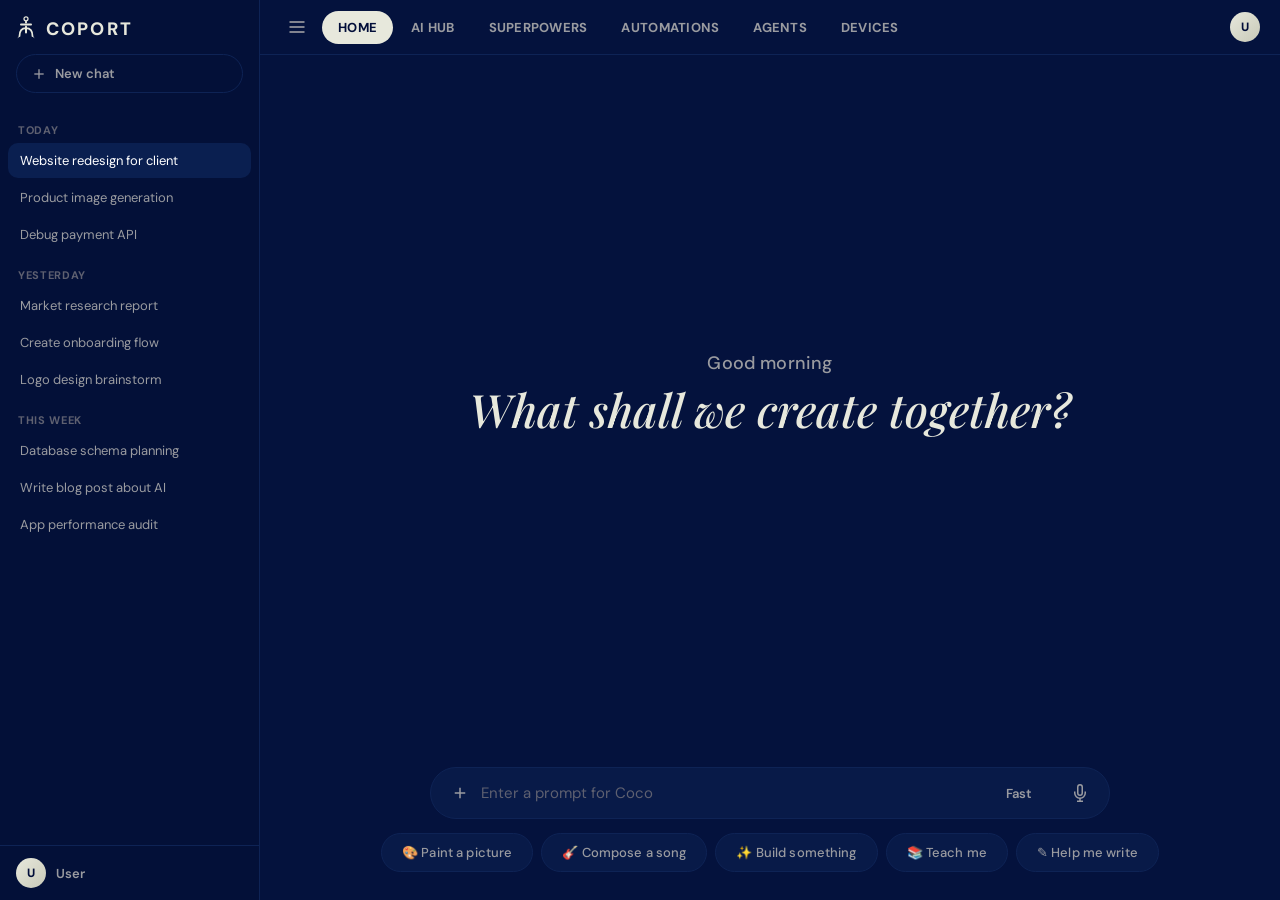
==== commit 868daec3: "Navy #04123d + cleaner anchor" ====
--- a/index.html
+++ b/index.html
@@ -12,20 +12,16 @@
   <aside class="history" id="history">
     <div class="history-top">
       <div class="history-logo">
-        <svg width="22" height="28" viewBox="0 0 32 40" fill="#e7e8dc">
-          <!-- Ring -->
-          <circle cx="16" cy="4.5" r="3.2" stroke="#e7e8dc" stroke-width="2" fill="none"/>
-          <!-- Shaft -->
-          <rect x="14.5" y="7" width="3" height="20" rx="1.5" fill="#e7e8dc"/>
-          <!-- Crossbar -->
-          <rect x="7" y="13" width="18" height="3" rx="1.5" fill="#e7e8dc"/>
-          <!-- Left arm curve + fluke -->
-          <path d="M6 32 C6 24 10 19 16 19" stroke="#e7e8dc" stroke-width="2.8" fill="none" stroke-linecap="round"/>
-          <path d="M6 32 L3 35 L8 30" stroke="#e7e8dc" stroke-width="0" fill="#e7e8dc"/>
-          <polygon points="3,35.5 6,32 9,30.5 6.5,33" fill="#e7e8dc"/>
-          <!-- Right arm curve + fluke -->
-          <path d="M26 32 C26 24 22 19 16 19" stroke="#e7e8dc" stroke-width="2.8" fill="none" stroke-linecap="round"/>
-          <polygon points="29,35.5 26,32 23,30.5 25.5,33" fill="#e7e8dc"/>
+        <svg width="20" height="26" viewBox="0 0 40 52" fill="#e7e8dc">
+          <circle cx="20" cy="5.5" r="4" stroke="#e7e8dc" stroke-width="2.5" fill="none"/>
+          <rect x="18" y="9" width="4" height="6" rx="2"/>
+          <rect x="8" y="15" width="24" height="4" rx="2"/>
+          <rect x="18" y="19" width="4" height="16" rx="2"/>
+          <path d="M7 40 C7 30 12 24 20 24 C28 24 33 30 33 40" stroke="#e7e8dc" stroke-width="3.5" fill="none" stroke-linecap="round"/>
+          <path d="M7 40 L3.5 44 L4 42.5 L7.5 38 Z" fill="#e7e8dc"/>
+          <path d="M2.5 45 L7 40 L5 43 Z" fill="#e7e8dc"/>
+          <path d="M33 40 L36.5 44 L36 42.5 L32.5 38 Z" fill="#e7e8dc"/>
+          <path d="M37.5 45 L33 40 L35 43 Z" fill="#e7e8dc"/>
         </svg>
         <span class="history-brand">COPORT</span>
       </div>
--- a/integrate.css
+++ b/integrate.css
@@ -1,7 +1,7 @@
 /* ═══ Coport — Chat UI with Soul ═══ */
 @import url('https://fonts.googleapis.com/css2?family=DM+Sans:ital,wght@0,400;0,500;0,600;0,700;0,800&family=Playfair+Display:ital,wght@0,400;0,500;0,600;0,700;0,800;1,400;1,500&display=swap');
 
-:root{--bg:#010820;--card:#04102e;--border:#0c1d48;--accent:#e7e8dc;--accentDim:rgba(231,232,220,.1);--warm:rgba(231,232,220,.04);--t:#e7e8dc;--td:#9a9ba0;--tm:#5e6070;--r:16px;--serif:'Playfair Display',Georgia,'Times New Roman',serif;--sans:'DM Sans',-apple-system,BlinkMacSystemFont,'Segoe UI',sans-serif}
+:root{--bg:#04123d;--card:#071842;--border:#0e2355;--accent:#e7e8dc;--accentDim:rgba(231,232,220,.1);--warm:rgba(231,232,220,.04);--t:#e7e8dc;--td:#9a9ba0;--tm:#5e6070;--r:16px;--serif:'Playfair Display',Georgia,'Times New Roman',serif;--sans:'DM Sans',-apple-system,BlinkMacSystemFont,'Segoe UI',sans-serif}
 *,*::before,*::after{box-sizing:border-box;margin:0;padding:0}
 html,body{height:100%}
 body{background:var(--bg);color:var(--t);font-family:var(--sans);-webkit-font-smoothing:antialiased;display:flex;overflow:hidden}
@@ -9,7 +9,7 @@
 input,select,textarea{font-family:inherit}
 
 /* ═══ History Sidebar ═══ */
-.history{width:260px;height:100vh;background:#010a1e;border-right:1px solid var(--border);display:flex;flex-direction:column;flex-shrink:0;transition:transform .3s;z-index:40}
+.history{width:260px;height:100vh;background:#031038;border-right:1px solid var(--border);display:flex;flex-direction:column;flex-shrink:0;transition:transform .3s;z-index:40}
 .history-top{padding:16px;display:flex;flex-direction:column;gap:12px}
 .history-logo{display:flex;align-items:center;gap:10px}
 .history-brand{font-family:var(--sans);font-size:18px;font-weight:800;color:#e7e8dc;letter-spacing:.12em;text-transform:uppercase}
@@ -21,8 +21,8 @@
 .history-list::-webkit-scrollbar-thumb{background:var(--border);border-radius:2px}
 .history-section-label{font-size:11px;font-weight:700;color:var(--tm);padding:14px 10px 4px;text-transform:uppercase;letter-spacing:.06em}
 .history-item{text-align:left;padding:9px 12px;border-radius:10px;font-size:13px;color:var(--td);width:100%;overflow:hidden;text-overflow:ellipsis;white-space:nowrap;transition:background .15s,color .15s}
-.history-item:hover{background:#0a1840;color:var(--t)}
-.history-item.active{background:#0a1840;color:#fff}
+.history-item:hover{background:#0a1f50;color:var(--t)}
+.history-item.active{background:#0a1f50;color:#fff}
 .history-bottom{padding:12px 16px;border-top:1px solid var(--border)}
 .history-user{display:flex;align-items:center;gap:10px}
 .h-avatar{width:30px;height:30px;border-radius:50%;background:linear-gradient(135deg,#e7e8dc,#c8c9b8);display:flex;align-items:center;justify-content:center;font-size:12px;font-weight:800;color:#020E39}
@@ -77,8 +77,8 @@
 
 /* ═══ Chat Bottom ═══ */
 .chat-bottom{padding:0 24px 28px;flex-shrink:0;display:flex;flex-direction:column;align-items:center;gap:14px}
-.chat-input-bar{display:flex;align-items:center;gap:4px;padding:8px 12px;background:#071435;border:1px solid var(--border);border-radius:100px;width:100%;max-width:680px;transition:border-color .25s}
-.chat-input-bar:focus-within{border-color:#12255a;box-shadow:0 0 24px rgba(231,232,220,.06)}
+.chat-input-bar{display:flex;align-items:center;gap:4px;padding:8px 12px;background:#081a48;border:1px solid var(--border);border-radius:100px;width:100%;max-width:680px;transition:border-color .25s}
+.chat-input-bar:focus-within{border-color:#12296a;box-shadow:0 0 24px rgba(231,232,220,.06)}
 .input-plus{width:34px;height:34px;border-radius:50%;display:flex;align-items:center;justify-content:center;color:var(--td);flex-shrink:0;transition:color .15s}
 .input-plus svg{width:18px;height:18px}
 .input-plus:hover{color:var(--t)}
@@ -90,8 +90,8 @@
 .input-mic svg{width:18px;height:18px}
 .input-mic:hover{color:var(--t)}
 .suggestions{display:flex;gap:8px;flex-wrap:wrap;justify-content:center}
-.pill{padding:10px 20px;border-radius:100px;background:#071435;border:1px solid var(--border);color:var(--td);font-size:13px;font-weight:500;transition:all .25s;letter-spacing:.01em}
-.pill:hover{border-color:var(--accent);color:var(--t);background:#0a1840;transform:translateY(-1px);box-shadow:0 4px 16px rgba(0,0,0,.3)}
+.pill{padding:10px 20px;border-radius:100px;background:#081a48;border:1px solid var(--border);color:var(--td);font-size:13px;font-weight:500;transition:all .25s;letter-spacing:.01em}
+.pill:hover{border-color:var(--accent);color:var(--t);background:#0a1f50;transform:translateY(-1px);box-shadow:0 4px 16px rgba(0,0,0,.3)}
 
 /* ═══ Task Overlay ═══ */
 .task-overlay{position:fixed;bottom:100px;left:260px;right:0;display:flex;justify-content:center;padding:0 24px;z-index:25}
@@ -102,7 +102,7 @@
 .task-title{font-size:14px;font-weight:700;color:#fff;flex:1}
 .task-x{width:26px;height:26px;border-radius:50%;border:1px solid var(--border);display:flex;align-items:center;justify-content:center;color:var(--td);font-size:15px;cursor:pointer}
 .task-steps{display:flex;flex-direction:column}
-.task-step{display:flex;align-items:center;gap:10px;padding:7px 0;border-bottom:1px solid #0a1840}
+.task-step{display:flex;align-items:center;gap:10px;padding:7px 0;border-bottom:1px solid #0a1f50}
 .task-step:last-child{border-bottom:none}
 .step-status{width:16px;height:16px;border-radius:50%;border:2px solid #162360;flex-shrink:0;position:relative}
 .step-status.running{border-color:var(--accent);border-top-color:transparent;animation:spin .8s linear infinite}
@@ -111,7 +111,7 @@
 @keyframes spin{to{transform:rotate(360deg)}}
 .step-label{font-size:12px;color:var(--td)}
 .task-step.running .step-label{color:var(--t)}
-.task-badge{display:flex;align-items:center;gap:6px;margin-top:6px;padding-top:6px;border-top:1px solid #0a1840;font-size:11px;color:var(--tm)}
+.task-badge{display:flex;align-items:center;gap:6px;margin-top:6px;padding-top:6px;border-top:1px solid #0a1f50;font-size:11px;color:var(--tm)}
 
 /* ═══ Shared Components ═══ */
 .section{margin-bottom:24px}
@@ -124,13 +124,13 @@
 /* AI Grid */
 .ai-grid{display:grid;grid-template-columns:repeat(auto-fill,minmax(250px,1fr));gap:8px}
 .ai-card{display:flex;align-items:center;gap:10px;padding:12px 14px;background:var(--card);border:1px solid var(--border);border-radius:12px;transition:border-color .2s}
-.ai-card:hover{border-color:#12255a}
+.ai-card:hover{border-color:#12296a}
 .ai-card.active-ai{border-color:var(--accent)}
 .ai-avatar{width:32px;height:32px;border-radius:8px;display:flex;align-items:center;justify-content:center;font-size:14px;flex-shrink:0}
 .ai-details{flex:1;min-width:0}
 .ai-name{font-size:13px;font-weight:700;color:var(--t);display:block}
 .ai-desc{font-size:10px;color:var(--tm);display:block;overflow:hidden;text-overflow:ellipsis;white-space:nowrap}
-.ai-best-for{display:inline-block;padding:2px 7px;border-radius:100px;background:#0a1840;font-size:9px;font-weight:600;color:var(--td);margin-top:2px}
+.ai-best-for{display:inline-block;padding:2px 7px;border-radius:100px;background:#0a1f50;font-size:9px;font-weight:600;color:var(--td);margin-top:2px}
 .ai-toggle{position:relative;width:36px;height:20px;border-radius:10px;background:#162360;flex-shrink:0;transition:background .25s;cursor:pointer}
 .ai-toggle.on{background:var(--accent)}
 .ai-toggle::after{content:'';position:absolute;top:2px;left:2px;width:16px;height:16px;border-radius:50%;background:#fff;transition:transform .25s}
@@ -140,7 +140,7 @@
 .powers-grid{display:grid;grid-template-columns:repeat(auto-fill,minmax(260px,1fr));gap:8px}
 .power-card{display:flex;align-items:center;gap:10px;padding:12px 14px;background:var(--card);border:1px solid var(--border);border-radius:12px}
 .power-card.enabled{border-color:var(--accent)}
-.power-icon{width:30px;height:30px;border-radius:8px;background:#0a1840;display:flex;align-items:center;justify-content:center;font-size:14px;flex-shrink:0}
+.power-icon{width:30px;height:30px;border-radius:8px;background:#0a1f50;display:flex;align-items:center;justify-content:center;font-size:14px;flex-shrink:0}
 .power-details{flex:1;min-width:0}
 .power-name{font-size:13px;font-weight:600;color:var(--t);display:block}
 .power-desc{font-size:10px;color:var(--tm);display:block}
@@ -198,7 +198,7 @@
 .bactions{display:flex;gap:8px;justify-content:flex-end;margin-top:14px}
 .ai-picker,.access-picker{display:grid;grid-template-columns:repeat(auto-fill,minmax(160px,1fr));gap:6px;margin-bottom:6px}
 .picker-item{display:flex;align-items:center;gap:8px;padding:9px 11px;background:var(--bg);border:1px solid var(--border);border-radius:8px;cursor:pointer;transition:border-color .2s}
-.picker-item:hover{border-color:#12255a}
+.picker-item:hover{border-color:#12296a}
 .picker-item.picked{border-color:var(--accent)}
 .picker-item-icon{font-size:13px;width:18px;text-align:center}
 .picker-item-name{font-size:11px;font-weight:600;color:var(--td);flex:1}
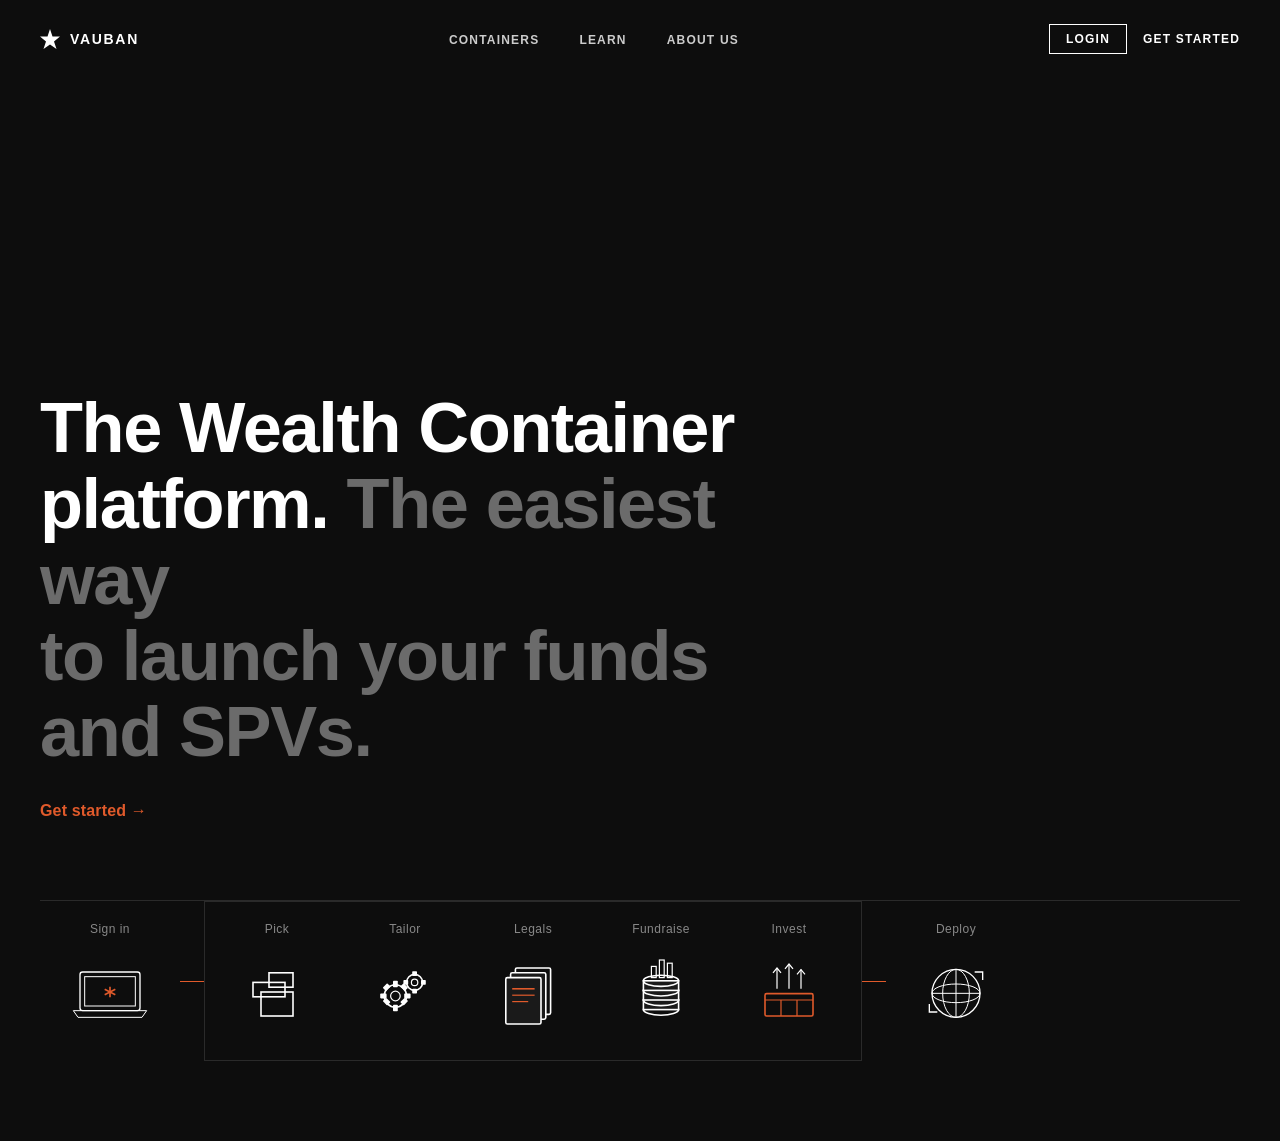
==== commit 5bf61eae: "Merge 7ef3d84bf0f50c0d7b06b3eadca30fc19543302b into eb490eaa4cd7acde45806dcaaa2fd80d5432701c" ====
--- a/index.html
+++ b/index.html
@@ -3,121 +3,194 @@
 <head>
   <meta charset="UTF-8" />
   <meta name="viewport" content="width=device-width, initial-scale=1.0" />
-  <title>Coport</title>
-  <link rel="stylesheet" href="integrate.css" />
+  <title>Vauban — The Wealth Container Platform</title>
+  <link rel="stylesheet" href="styles.css" />
 </head>
 <body>
 
-  <!-- ═══ History Sidebar ═══ -->
-  <aside class="history" id="history">
-    <div class="history-top">
-      <div class="history-logo">
-        <svg width="20" height="26" viewBox="0 0 40 52" fill="#e7e8dc">
-          <circle cx="20" cy="5.5" r="4" stroke="#e7e8dc" stroke-width="2.5" fill="none"/>
-          <rect x="18" y="9" width="4" height="6" rx="2"/>
-          <rect x="8" y="15" width="24" height="4" rx="2"/>
-          <rect x="18" y="19" width="4" height="16" rx="2"/>
-          <path d="M7 40 C7 30 12 24 20 24 C28 24 33 30 33 40" stroke="#e7e8dc" stroke-width="3.5" fill="none" stroke-linecap="round"/>
-          <path d="M7 40 L3.5 44 L4 42.5 L7.5 38 Z" fill="#e7e8dc"/>
-          <path d="M2.5 45 L7 40 L5 43 Z" fill="#e7e8dc"/>
-          <path d="M33 40 L36.5 44 L36 42.5 L32.5 38 Z" fill="#e7e8dc"/>
-          <path d="M37.5 45 L33 40 L35 43 Z" fill="#e7e8dc"/>
-        </svg>
-        <span class="history-brand">COPORT</span>
+  <!-- Navigation -->
+  <nav class="nav">
+    <div class="nav-logo">
+      <svg width="20" height="20" viewBox="0 0 20 20" fill="none" xmlns="http://www.w3.org/2000/svg">
+        <path d="M10 0L12.5 7.5H20L14 12.5L16.5 20L10 15.5L3.5 20L6 12.5L0 7.5H7.5L10 0Z" fill="white"/>
+      </svg>
+      <span class="nav-logo-text">VAUBAN</span>
+    </div>
+    <ul class="nav-links">
+      <li><a href="#">CONTAINERS</a></li>
+      <li><a href="#">LEARN</a></li>
+      <li><a href="#">ABOUT US</a></li>
+    </ul>
+    <div class="nav-actions">
+      <a href="#" class="btn-login">LOGIN</a>
+      <a href="#" class="btn-get-started">GET STARTED</a>
+    </div>
+  </nav>
+
+  <!-- Hero Section -->
+  <section class="hero">
+    <div class="hero-content">
+      <h1 class="hero-title">
+        The Wealth Container<br />
+        platform.
+        <span class="hero-subtitle"> The easiest way<br />to launch your funds and SPVs.</span>
+      </h1>
+      <a href="integrate.html" class="hero-cta">Get started &rarr;</a>
+    </div>
+  </section>
+
+  <!-- Process Flow -->
+  <section class="process">
+    <div class="process-divider"></div>
+    <div class="process-steps">
+
+      <!-- Step: Sign in -->
+      <div class="step step-outside">
+        <span class="step-label">Sign in</span>
+        <div class="step-icon">
+          <svg viewBox="0 0 120 100" fill="none" xmlns="http://www.w3.org/2000/svg">
+            <!-- Laptop body -->
+            <rect x="15" y="20" width="90" height="58" rx="4" stroke="white" stroke-width="2"/>
+            <rect x="22" y="27" width="76" height="44" stroke="white" stroke-width="1.5"/>
+            <!-- Asterisk on screen -->
+            <line x1="60" y1="42" x2="60" y2="58" stroke="#e05a2b" stroke-width="2.5"/>
+            <line x1="52" y1="46" x2="68" y2="54" stroke="#e05a2b" stroke-width="2.5"/>
+            <line x1="68" y1="46" x2="52" y2="54" stroke="#e05a2b" stroke-width="2.5"/>
+            <!-- Base -->
+            <path d="M5 78 H115 L108 88 H12 Z" stroke="white" stroke-width="1.5" fill="none"/>
+          </svg>
+        </div>
       </div>
-      <button class="new-chat-btn" onclick="newChat()">
-        <svg viewBox="0 0 24 24" fill="none" stroke="currentColor" stroke-width="2"><line x1="12" y1="5" x2="12" y2="19"/><line x1="5" y1="12" x2="19" y2="12"/></svg>
-        New chat
-      </button>
-    </div>
-    <div class="history-list" id="history-list">
-      <span class="history-section-label">Today</span>
-      <button class="history-item active" onclick="loadChat(this)">Website redesign for client</button>
-      <button class="history-item" onclick="loadChat(this)">Product image generation</button>
-      <button class="history-item" onclick="loadChat(this)">Debug payment API</button>
-      <span class="history-section-label">Yesterday</span>
-      <button class="history-item" onclick="loadChat(this)">Market research report</button>
-      <button class="history-item" onclick="loadChat(this)">Create onboarding flow</button>
-      <button class="history-item" onclick="loadChat(this)">Logo design brainstorm</button>
-      <span class="history-section-label">This week</span>
-      <button class="history-item" onclick="loadChat(this)">Database schema planning</button>
-      <button class="history-item" onclick="loadChat(this)">Write blog post about AI</button>
-      <button class="history-item" onclick="loadChat(this)">App performance audit</button>
-    </div>
-    <div class="history-bottom">
-      <div class="history-user"><div class="h-avatar">U</div><span class="h-name">User</span></div>
-    </div>
-  </aside>
 
-  <!-- ═══ Main ═══ -->
-  <main class="main" id="main">
-    <!-- Top nav -->
-    <header class="topnav">
-      <button class="sidebar-toggle" onclick="toggleHistory()">
-        <svg viewBox="0 0 24 24" fill="none" stroke="currentColor" stroke-width="2"><line x1="3" y1="6" x2="21" y2="6"/><line x1="3" y1="12" x2="21" y2="12"/><line x1="3" y1="18" x2="21" y2="18"/></svg>
-      </button>
-      <nav class="topnav-links">
-        <button class="tn active" onclick="showPage('home',this)">Home</button>
-        <button class="tn" onclick="showPage('ai-hub',this)">AI Hub</button>
-        <button class="tn" onclick="showPage('superpowers',this)">Superpowers</button>
-        <button class="tn" onclick="showPage('automations',this)">Automations</button>
-        <button class="tn" onclick="showPage('agents',this)">Agents</button>
-        <button class="tn" onclick="showPage('devices',this)">Devices</button>
-      </nav>
-      <div class="topnav-right"><div class="tn-avatar">U</div></div>
-    </header>
+      <!-- Connector line into box -->
+      <div class="connector"></div>
 
-    <!-- PAGE: Home / Chat -->
-    <section class="page active" id="page-home">
-      <div class="chat-area" id="chat-area">
-        <div class="welcome" id="welcome">
-          <p class="welcome-hi" id="welcome-greeting">Good evening</p>
-          <h1 class="welcome-big">What shall we create together?</h1>
-        </div>
-        <div class="messages" id="messages"></div>
-      </div>
-      <div class="chat-bottom">
-        <div class="chat-input-bar">
-          <button class="input-plus" title="Attach"><svg viewBox="0 0 24 24" fill="none" stroke="currentColor" stroke-width="2"><line x1="12" y1="5" x2="12" y2="19"/><line x1="5" y1="12" x2="19" y2="12"/></svg></button>
-          <textarea class="chat-input" id="chat-input" placeholder="Enter a prompt for Coco" rows="1" onkeydown="handleChatKey(event)" oninput="autoGrow(this)"></textarea>
-          <div class="input-right">
-            <select class="speed-select"><option>Fast</option><option>Quality</option></select>
-            <button class="input-mic" title="Voice"><svg viewBox="0 0 24 24" fill="none" stroke="currentColor" stroke-width="2"><path d="M12 1a3 3 0 0 0-3 3v8a3 3 0 0 0 6 0V4a3 3 0 0 0-3-3z"/><path d="M19 10v2a7 7 0 0 1-14 0v-2"/><line x1="12" y1="19" x2="12" y2="23"/><line x1="8" y1="23" x2="16" y2="23"/></svg></button>
+      <!-- Process box -->
+      <div class="process-box">
+        <!-- Step: Pick -->
+        <div class="step">
+          <span class="step-label">Pick</span>
+          <div class="step-icon">
+            <svg viewBox="0 0 100 100" fill="none" xmlns="http://www.w3.org/2000/svg">
+              <!-- Box stack -->
+              <rect x="30" y="50" width="40" height="30" stroke="white" stroke-width="2"/>
+              <rect x="20" y="38" width="40" height="18" stroke="white" stroke-width="2"/>
+              <rect x="40" y="26" width="30" height="18" stroke="white" stroke-width="2"/>
+            </svg>
           </div>
         </div>
-        <div class="suggestions" id="suggestions">
-          <button class="pill" onclick="prefillChat('Paint me a picture')">&#127912; Paint a picture</button>
-          <button class="pill" onclick="prefillChat('Compose a song for me')">&#127928; Compose a song</button>
-          <button class="pill" onclick="prefillChat('Build me something beautiful')">&#10024; Build something</button>
-          <button class="pill" onclick="prefillChat('Teach me something new')">&#128218; Teach me</button>
-          <button class="pill" onclick="prefillChat('Help me write')">&#9998; Help me write</button>
+
+        <!-- Step: Tailor -->
+        <div class="step">
+          <span class="step-label">Tailor</span>
+          <div class="step-icon">
+            <svg viewBox="0 0 100 100" fill="none" xmlns="http://www.w3.org/2000/svg">
+              <!-- Gear 1 -->
+              <circle cx="38" cy="55" r="14" stroke="white" stroke-width="2"/>
+              <circle cx="38" cy="55" r="6" stroke="white" stroke-width="1.5"/>
+              <rect x="35" y="36" width="6" height="8" rx="1" fill="white"/>
+              <rect x="35" y="66" width="6" height="8" rx="1" fill="white"/>
+              <rect x="19" y="52" width="8" height="6" rx="1" fill="white"/>
+              <rect x="49" y="52" width="8" height="6" rx="1" fill="white"/>
+              <rect x="24" y="40" width="6" height="8" rx="1" fill="white" transform="rotate(45 27 44)"/>
+              <rect x="46" y="40" width="6" height="8" rx="1" fill="white" transform="rotate(-45 49 44)"/>
+              <rect x="24" y="58" width="6" height="8" rx="1" fill="white" transform="rotate(-45 27 62)"/>
+              <rect x="46" y="58" width="6" height="8" rx="1" fill="white" transform="rotate(45 49 62)"/>
+              <!-- Gear 2 smaller -->
+              <circle cx="62" cy="38" r="10" stroke="white" stroke-width="2"/>
+              <circle cx="62" cy="38" r="4" stroke="white" stroke-width="1.5"/>
+              <rect x="59" y="24" width="6" height="6" rx="1" fill="white"/>
+              <rect x="59" y="46" width="6" height="6" rx="1" fill="white"/>
+              <rect x="48" y="35" width="6" height="6" rx="1" fill="white"/>
+              <rect x="70" y="35" width="6" height="6" rx="1" fill="white"/>
+            </svg>
+          </div>
+        </div>
+
+        <!-- Step: Legals -->
+        <div class="step">
+          <span class="step-label">Legals</span>
+          <div class="step-icon">
+            <svg viewBox="0 0 100 100" fill="none" xmlns="http://www.w3.org/2000/svg">
+              <!-- Document stack -->
+              <rect x="28" y="20" width="44" height="58" rx="2" stroke="white" stroke-width="2"/>
+              <rect x="22" y="26" width="44" height="58" rx="2" stroke="white" stroke-width="2" fill="#1a1a1a"/>
+              <rect x="16" y="32" width="44" height="58" rx="2" stroke="white" stroke-width="2" fill="#1a1a1a"/>
+              <!-- Lines on top doc -->
+              <line x1="24" y1="46" x2="52" y2="46" stroke="#e05a2b" stroke-width="2"/>
+              <line x1="24" y1="54" x2="52" y2="54" stroke="#e05a2b" stroke-width="1.5"/>
+              <line x1="24" y1="62" x2="44" y2="62" stroke="#e05a2b" stroke-width="1.5"/>
+            </svg>
+          </div>
+        </div>
+
+        <!-- Step: Fundraise -->
+        <div class="step">
+          <span class="step-label">Fundraise</span>
+          <div class="step-icon">
+            <svg viewBox="0 0 100 100" fill="none" xmlns="http://www.w3.org/2000/svg">
+              <!-- Coin stack -->
+              <ellipse cx="50" cy="72" rx="22" ry="7" stroke="white" stroke-width="2"/>
+              <rect x="28" y="60" width="44" height="12" stroke="white" stroke-width="2" fill="#1a1a1a"/>
+              <ellipse cx="50" cy="60" rx="22" ry="7" stroke="white" stroke-width="2" fill="#1a1a1a"/>
+              <rect x="28" y="48" width="44" height="12" stroke="white" stroke-width="2" fill="#1a1a1a"/>
+              <ellipse cx="50" cy="48" rx="22" ry="7" stroke="white" stroke-width="2" fill="#1a1a1a"/>
+              <rect x="28" y="36" width="44" height="12" stroke="white" stroke-width="2" fill="#1a1a1a"/>
+              <ellipse cx="50" cy="36" rx="22" ry="7" stroke="white" stroke-width="2"/>
+              <!-- Bar chart above -->
+              <rect x="38" y="18" width="6" height="14" stroke="white" stroke-width="1.5" fill="none"/>
+              <rect x="48" y="10" width="6" height="22" stroke="white" stroke-width="1.5" fill="none"/>
+              <rect x="58" y="14" width="6" height="18" stroke="white" stroke-width="1.5" fill="none"/>
+            </svg>
+          </div>
+        </div>
+
+        <!-- Step: Invest -->
+        <div class="step">
+          <span class="step-label">Invest</span>
+          <div class="step-icon">
+            <svg viewBox="0 0 100 100" fill="none" xmlns="http://www.w3.org/2000/svg">
+              <!-- Container -->
+              <rect x="20" y="52" width="60" height="28" rx="2" stroke="#e05a2b" stroke-width="2"/>
+              <line x1="20" y1="60" x2="80" y2="60" stroke="#e05a2b" stroke-width="1.5"/>
+              <line x1="40" y1="60" x2="40" y2="80" stroke="#e05a2b" stroke-width="1.5"/>
+              <line x1="60" y1="60" x2="60" y2="80" stroke="#e05a2b" stroke-width="1.5"/>
+              <!-- Arrows going up -->
+              <line x1="35" y1="46" x2="35" y2="20" stroke="white" stroke-width="1.5"/>
+              <polyline points="30,26 35,20 40,26" stroke="white" stroke-width="1.5" fill="none"/>
+              <line x1="50" y1="46" x2="50" y2="15" stroke="white" stroke-width="1.5"/>
+              <polyline points="45,21 50,15 55,21" stroke="white" stroke-width="1.5" fill="none"/>
+              <line x1="65" y1="46" x2="65" y2="22" stroke="white" stroke-width="1.5"/>
+              <polyline points="60,28 65,22 70,28" stroke="white" stroke-width="1.5" fill="none"/>
+            </svg>
+          </div>
         </div>
       </div>
-      <div class="task-overlay hidden" id="task-overlay">
-        <div class="task-card"><div class="task-hdr"><span class="task-pulse"></span><span class="task-title" id="task-title">Coco is working...</span><button class="task-x" onclick="closeTask()">&times;</button></div><div class="task-steps" id="task-steps"></div><div class="task-badge" id="task-ai-badge"></div></div>
+
+      <!-- Connector line out of box -->
+      <div class="connector"></div>
+
+      <!-- Step: Deploy -->
+      <div class="step step-outside">
+        <span class="step-label">Deploy</span>
+        <div class="step-icon">
+          <svg viewBox="0 0 120 100" fill="none" xmlns="http://www.w3.org/2000/svg">
+            <!-- Globe -->
+            <circle cx="60" cy="52" r="36" stroke="white" stroke-width="2"/>
+            <!-- Latitude lines -->
+            <ellipse cx="60" cy="52" rx="36" ry="14" stroke="white" stroke-width="1.5"/>
+            <ellipse cx="60" cy="52" rx="20" ry="36" stroke="white" stroke-width="1.5"/>
+            <line x1="24" y1="52" x2="96" y2="52" stroke="white" stroke-width="1.5"/>
+            <line x1="60" y1="16" x2="60" y2="88" stroke="white" stroke-width="1.5"/>
+            <!-- Expand arrows -->
+            <polyline points="88,20 100,20 100,32" stroke="white" stroke-width="2" fill="none"/>
+            <polyline points="32,80 20,80 20,68" stroke="white" stroke-width="2" fill="none"/>
+          </svg>
+        </div>
       </div>
-    </section>
 
-    <!-- PAGE: AI Hub -->
-    <section class="page" id="page-ai-hub"><div class="page-inner"><h1 class="pg-title">AI Hub</h1><p class="pg-sub">The best AI for every task</p><div class="section"><h2 class="sec-title">Active</h2><div class="ai-grid" id="active-ais"></div></div><div class="section"><h2 class="sec-title">Code</h2><div class="ai-grid" id="ai-code"></div></div><div class="section"><h2 class="sec-title">Images</h2><div class="ai-grid" id="ai-images"></div></div><div class="section"><h2 class="sec-title">Audio</h2><div class="ai-grid" id="ai-audio"></div></div><div class="section"><h2 class="sec-title">Video</h2><div class="ai-grid" id="ai-video"></div></div><div class="section"><h2 class="sec-title">Research</h2><div class="ai-grid" id="ai-research"></div></div><div class="section"><h2 class="sec-title">Writing</h2><div class="ai-grid" id="ai-writing"></div></div></div></section>
+    </div>
+  </section>
 
-    <!-- PAGE: Superpowers -->
-    <section class="page" id="page-superpowers"><div class="page-inner"><h1 class="pg-title">Superpowers</h1><p class="pg-sub">Toggle abilities on or off</p><div class="search-bar"><svg class="s-icon" viewBox="0 0 20 20" fill="none"><circle cx="8" cy="8" r="6" stroke="currentColor" stroke-width="2"/><line x1="13" y1="13" x2="18" y2="18" stroke="currentColor" stroke-width="2"/></svg><input class="s-input" type="text" placeholder="Search..." oninput="filterSuperpowers(this.value)" /></div><div class="section"><h2 class="sec-title">Skills</h2><div class="powers-grid" id="skills-grid"></div></div><div class="section"><h2 class="sec-title">Connectors</h2><div class="powers-grid" id="connectors-grid"></div></div></div></section>
-
-    <!-- PAGE: Automations -->
-    <section class="page" id="page-automations"><div class="page-inner"><h1 class="pg-title">Automations</h1><p class="pg-sub">Rules that run automatically</p><div class="section"><h2 class="sec-title">My Automations</h2><div id="automations-list"><div class="empty-state">&#9889; Nothing here yet — your first automation is just a click away</div></div></div><div class="section"><h2 class="sec-title">Create</h2><div class="auto-builder"><div class="auto-row"><span class="auto-label">When</span><select class="auto-select" id="auto-trigger"><option value="">Trigger...</option><option value="file-change">File changes</option><option value="git-push">Code pushed</option><option value="error">Error occurs</option><option value="schedule">Schedule</option></select></div><div class="auto-arrow">&#8595;</div><div class="auto-row"><span class="auto-label">Then</span><select class="auto-select" id="auto-action"><option value="">Action...</option><option value="run-tests">Run tests</option><option value="fix-errors">Fix errors</option><option value="review-code">Review code</option><option value="notify">Notify me</option></select></div><div class="auto-actions"><button class="btn-accent" onclick="createAutomation()">Create</button></div></div><h2 class="sec-title" style="margin-top:20px">Templates</h2><div class="tpl-grid"><button class="tpl" onclick="useTemplate('auto-test')">&#128300; Auto-Test</button><button class="tpl" onclick="useTemplate('auto-fix')">&#128295; Auto-Fix</button><button class="tpl" onclick="useTemplate('pr-review')">&#128269; PR Review</button><button class="tpl" onclick="useTemplate('daily-summary')">&#128232; Recap</button></div></div></div></section>
-
-    <!-- PAGE: Agents -->
-    <section class="page" id="page-agents"><div class="page-inner"><h1 class="pg-title">Agents</h1><p class="pg-sub">Create and manage AI agents</p><div class="section"><h2 class="sec-title">Active</h2><div id="agent-list"></div></div><div class="section"><h2 class="sec-title">Create Agent</h2><div class="agent-builder" id="agent-builder"><div class="builder-step active" id="ab-step-1"><div class="bform"><div class="form-row"><label class="form-label">Name</label><input class="form-input" id="agent-name" type="text" placeholder="e.g. DesignBot" /></div><div class="form-row"><label class="form-label">Purpose</label><textarea class="form-input form-ta" id="agent-purpose" placeholder="What does it do?" rows="2"></textarea></div><div class="form-row"><label class="form-label">Personality</label><div class="pers-opts"><button class="pers selected" onclick="pickPersonality(this)">Professional</button><button class="pers" onclick="pickPersonality(this)">Friendly</button><button class="pers" onclick="pickPersonality(this)">Creative</button></div></div></div><div class="bactions"><button class="btn-accent" onclick="advanceAgentBuilder(2)">Next: AIs</button></div></div><div class="builder-step" id="ab-step-2"><h3 class="sec-title">Pick AIs</h3><div class="ai-picker" id="ai-picker"></div><div class="bactions"><button class="btn-outline" onclick="advanceAgentBuilder(1)">Back</button><button class="btn-accent" onclick="advanceAgentBuilder(3)">Next</button></div></div><div class="builder-step" id="ab-step-3"><h3 class="sec-title">Access</h3><div class="access-picker" id="access-picker"></div><div class="bactions"><button class="btn-outline" onclick="advanceAgentBuilder(2)">Back</button><button class="btn-accent" onclick="createAgent()">Create</button></div></div></div></div><div class="section"><h2 class="sec-title">Templates</h2><div class="tpl-grid"><button class="tpl" onclick="useAgentTemplate('designer')">&#127912; Designer</button><button class="tpl" onclick="useAgentTemplate('coder')">&#128187; Dev</button><button class="tpl" onclick="useAgentTemplate('researcher')">&#128218; Researcher</button><button class="tpl" onclick="useAgentTemplate('content')">&#128221; Content</button></div></div></div></section>
-
-    <!-- PAGE: Devices -->
-    <section class="page" id="page-devices"><div class="page-inner"><h1 class="pg-title">Devices</h1><p class="pg-sub">Your connected machines</p><div class="section"><h2 class="sec-title">Connected</h2><div class="dev-item"><span class="dev-dot on"></span><div class="dev-info"><span class="dev-name">Mac mini</span><span class="dev-meta">macOS &middot; M2 &middot; 192.168.1.42</span></div><span class="dev-badge">Connected</span></div></div><div class="section"><h2 class="sec-title">Add Device</h2><div class="tpl-grid"><button class="tpl" onclick="startDeviceSetup('mac')">&#128187; Mac</button><button class="tpl" onclick="startDeviceSetup('windows')">&#128421; Windows</button><button class="tpl" onclick="startDeviceSetup('linux')">&#128424; Linux</button><button class="tpl" onclick="startDeviceSetup('cloud')">&#9729; Cloud</button></div><div class="device-setup hidden" id="device-setup"><div class="setup-step active" id="ds-step-1"><p class="pg-sub">Download Coport on your device.</p><button class="btn-accent" onclick="advanceDeviceSetup(2)">Download</button></div><div class="setup-step" id="ds-step-2"><p class="pg-sub">Sign in. We'll detect it.</p><div class="wait-row"><div class="spinner"></div><span>Waiting...</span></div><button class="btn-outline" onclick="advanceDeviceSetup(3)">Done</button></div><div class="setup-step" id="ds-step-3"><p style="color:var(--accent)">Connected!</p><button class="btn-accent" onclick="closeDeviceSetup()">Done</button></div></div></div></div></section>
-
-  </main>
-
-  <!-- Modal -->
-  <div class="modal-overlay" id="modal-overlay" onclick="closeModal(event)"><div class="modal" onclick="event.stopPropagation()"><div class="modal-hdr"><h2 class="modal-title" id="modal-title">Connect</h2><button class="task-x" onclick="closeModal()">&times;</button></div><div class="modal-body" id="modal-body"></div><div class="modal-ft"><button class="btn-outline" onclick="closeModal()">Cancel</button><button class="btn-accent" id="modal-action-btn" onclick="modalAction()">Connect</button></div></div></div>
-
-  <script src="integrate.js"></script>
 </body>
 </html>
--- a/styles.css
+++ b/styles.css
@@ -0,0 +1,255 @@
+/* ── Reset & base ── */
+*, *::before, *::after {
+  box-sizing: border-box;
+  margin: 0;
+  padding: 0;
+}
+
+html, body {
+  height: 100%;
+}
+
+body {
+  background-color: #0d0d0d;
+  color: #ffffff;
+  font-family: -apple-system, BlinkMacSystemFont, 'Segoe UI', Helvetica, Arial, sans-serif;
+  -webkit-font-smoothing: antialiased;
+}
+
+a {
+  text-decoration: none;
+  color: inherit;
+}
+
+/* ── Navigation ── */
+.nav {
+  display: flex;
+  align-items: center;
+  justify-content: space-between;
+  padding: 24px 40px;
+  position: fixed;
+  top: 0;
+  left: 0;
+  right: 0;
+  z-index: 100;
+  background: #0d0d0d;
+}
+
+.nav-logo {
+  display: flex;
+  align-items: center;
+  gap: 10px;
+}
+
+.nav-logo svg {
+  flex-shrink: 0;
+}
+
+.nav-logo-text {
+  font-size: 14px;
+  font-weight: 700;
+  letter-spacing: 0.12em;
+  color: #ffffff;
+}
+
+.nav-links {
+  display: flex;
+  list-style: none;
+  gap: 40px;
+}
+
+.nav-links a {
+  font-size: 12px;
+  font-weight: 600;
+  letter-spacing: 0.1em;
+  color: #cccccc;
+  transition: color 0.2s;
+}
+
+.nav-links a:hover {
+  color: #ffffff;
+}
+
+.nav-actions {
+  display: flex;
+  align-items: center;
+  gap: 16px;
+}
+
+.btn-login {
+  font-size: 12px;
+  font-weight: 600;
+  letter-spacing: 0.1em;
+  color: #ffffff;
+  border: 1px solid #ffffff;
+  padding: 7px 16px;
+  transition: background 0.2s, color 0.2s;
+}
+
+.btn-login:hover {
+  background: #ffffff;
+  color: #0d0d0d;
+}
+
+.btn-get-started {
+  font-size: 12px;
+  font-weight: 600;
+  letter-spacing: 0.1em;
+  color: #ffffff;
+  transition: opacity 0.2s;
+}
+
+.btn-get-started:hover {
+  opacity: 0.7;
+}
+
+/* ── Hero ── */
+.hero {
+  display: flex;
+  align-items: flex-end;
+  min-height: 100vh;
+  padding: 0 40px 80px;
+}
+
+.hero-content {
+  max-width: 700px;
+}
+
+.hero-title {
+  font-size: clamp(36px, 5.5vw, 72px);
+  font-weight: 800;
+  line-height: 1.08;
+  letter-spacing: -0.02em;
+  color: #ffffff;
+}
+
+.hero-subtitle {
+  color: #6b6b6b;
+  font-weight: 700;
+}
+
+.hero-cta {
+  display: inline-block;
+  margin-top: 32px;
+  font-size: 16px;
+  font-weight: 600;
+  color: #e05a2b;
+  letter-spacing: 0.01em;
+  transition: opacity 0.2s;
+}
+
+.hero-cta:hover {
+  opacity: 0.8;
+}
+
+/* ── Process section ── */
+.process {
+  padding: 0 0 80px;
+}
+
+.process-divider {
+  height: 1px;
+  background: #2a2a2a;
+  margin: 0 40px 0;
+}
+
+.process-steps {
+  display: flex;
+  align-items: center;
+  padding: 0 40px;
+  gap: 0;
+  overflow-x: auto;
+}
+
+/* Connector line between steps / box */
+.connector {
+  flex: 0 0 1px;
+  width: 40px;
+  height: 1px;
+  background: #e05a2b;
+  min-width: 24px;
+}
+
+/* Process box that wraps Pick → Invest */
+.process-box {
+  display: flex;
+  align-items: center;
+  border: 1px solid #2a2a2a;
+  padding: 0 8px;
+  gap: 0;
+}
+
+/* Individual step */
+.step {
+  display: flex;
+  flex-direction: column;
+  align-items: center;
+  padding: 20px 24px 28px;
+  gap: 16px;
+  min-width: 120px;
+}
+
+.step-outside {
+  min-width: 140px;
+}
+
+.step-label {
+  font-size: 12px;
+  font-weight: 500;
+  letter-spacing: 0.04em;
+  color: #888888;
+  white-space: nowrap;
+  align-self: center;
+}
+
+.step-icon {
+  width: 80px;
+  height: 80px;
+  display: flex;
+  align-items: center;
+  justify-content: center;
+}
+
+.step-icon svg {
+  width: 100%;
+  height: 100%;
+}
+
+/* ── Responsive ── */
+@media (max-width: 900px) {
+  .nav-links {
+    display: none;
+  }
+
+  .hero {
+    padding-bottom: 60px;
+  }
+
+  .process-steps {
+    padding: 0 20px;
+  }
+
+  .step {
+    min-width: 90px;
+    padding: 16px 12px 20px;
+  }
+
+  .step-icon {
+    width: 60px;
+    height: 60px;
+  }
+}
+
+@media (max-width: 600px) {
+  .nav {
+    padding: 18px 20px;
+  }
+
+  .hero {
+    padding: 0 20px 48px;
+  }
+
+  .process-divider {
+    margin: 0 20px;
+  }
+}
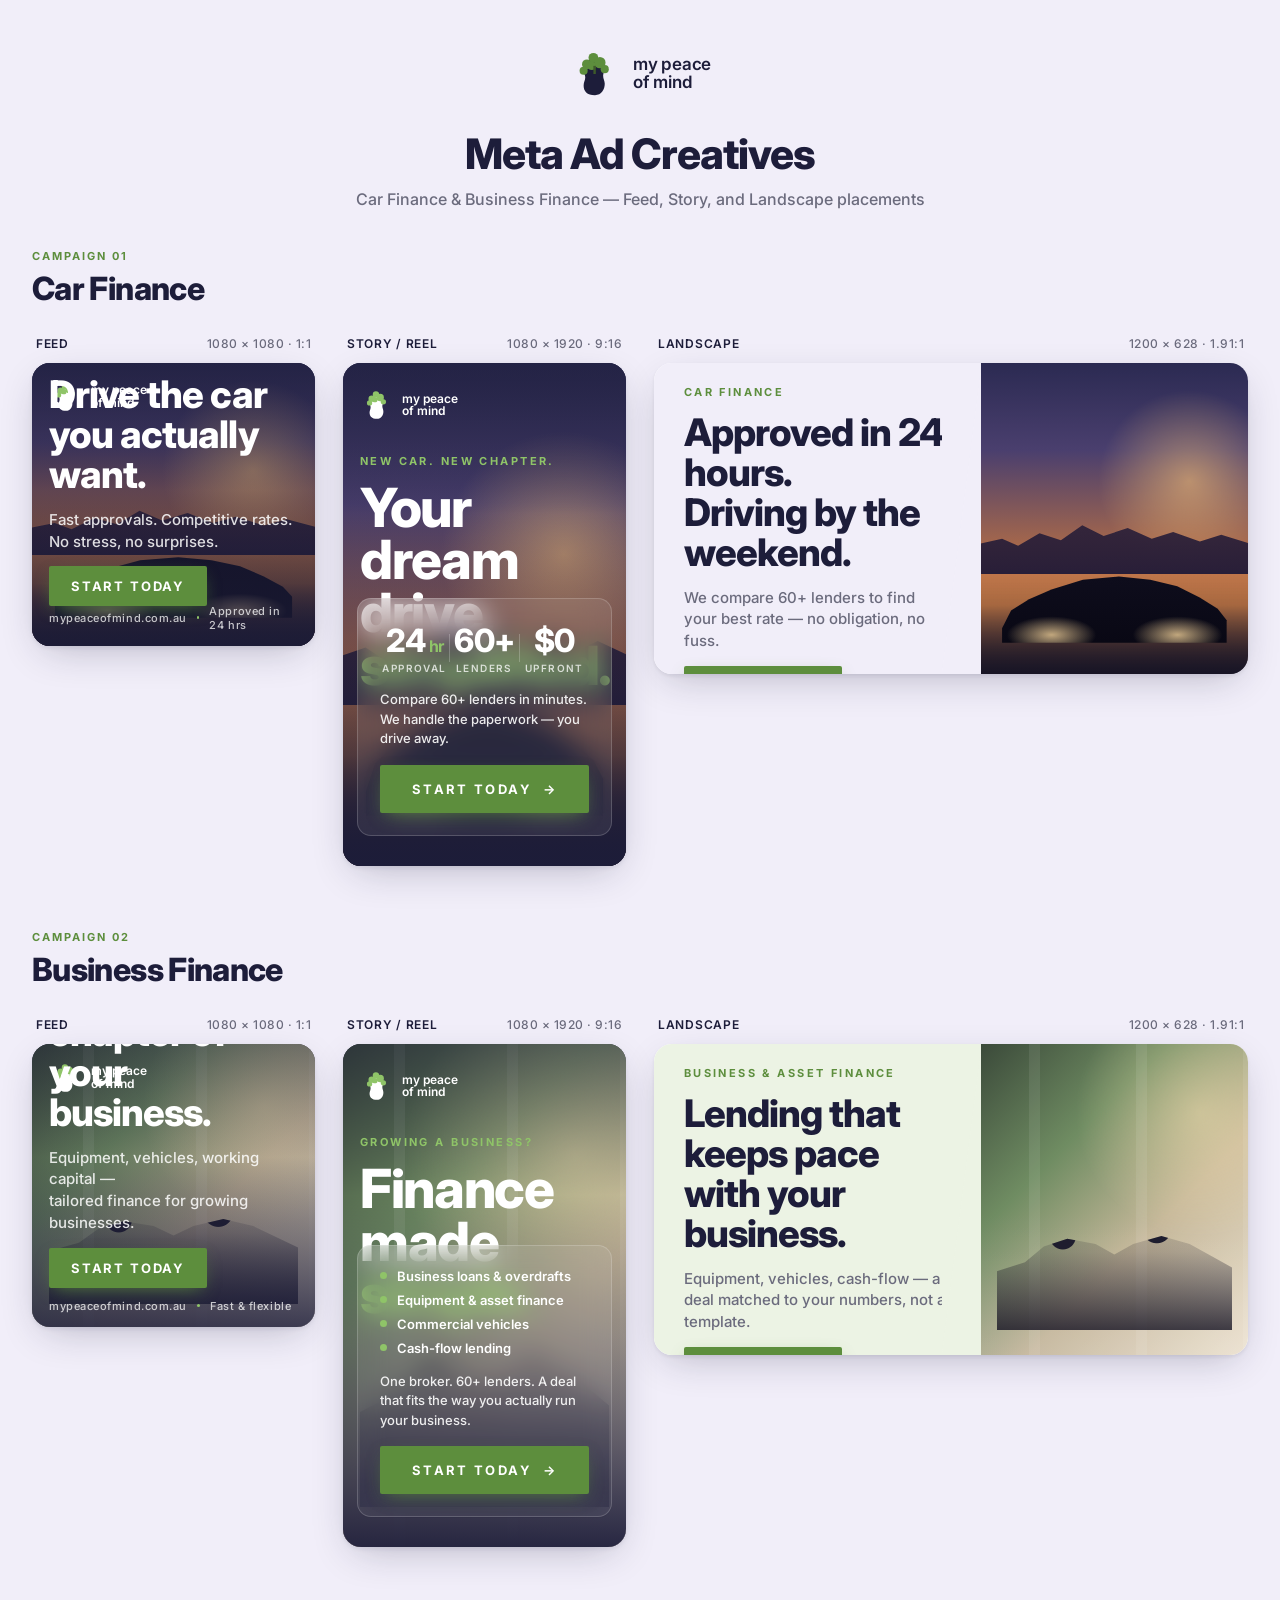
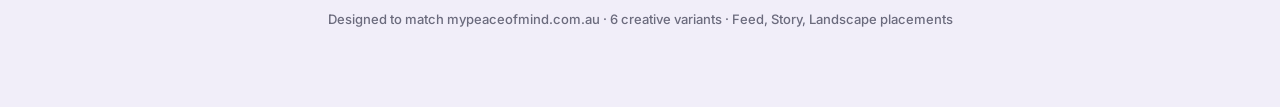
==== commit 5cdcde8d: "Fix ad layers not rendering; serve ads from index.html Two CSS bugs were making the ad boxes look em" ====
--- a/index.html
+++ b/index.html
@@ -3,194 +3,284 @@
 <head>
   <meta charset="UTF-8" />
   <meta name="viewport" content="width=device-width, initial-scale=1.0" />
-  <title>Vauban — The Wealth Container Platform</title>
-  <link rel="stylesheet" href="styles.css" />
+  <title>My Peace of Mind — Meta Ad Creatives</title>
+  <link rel="preconnect" href="https://fonts.googleapis.com" />
+  <link rel="preconnect" href="https://fonts.gstatic.com" crossorigin />
+  <link href="https://fonts.googleapis.com/css2?family=Inter:wght@400;500;600;700;800;900&display=swap" rel="stylesheet" />
+  <link rel="stylesheet" href="meta-ads.css" />
 </head>
 <body>
 
-  <!-- Navigation -->
-  <nav class="nav">
-    <div class="nav-logo">
-      <svg width="20" height="20" viewBox="0 0 20 20" fill="none" xmlns="http://www.w3.org/2000/svg">
-        <path d="M10 0L12.5 7.5H20L14 12.5L16.5 20L10 15.5L3.5 20L6 12.5L0 7.5H7.5L10 0Z" fill="white"/>
+  <!-- Gallery header -->
+  <header class="page-header">
+    <div class="brand-row">
+      <!-- Brand logo: tree/face silhouette + lowercase wordmark -->
+      <svg class="brand-mark" viewBox="0 0 64 64" xmlns="http://www.w3.org/2000/svg" aria-hidden="true">
+        <!-- Face profile -->
+        <path d="M32 58c-10 0-14-5-14-12 0-4 2-6 2-10 0-3-2-5-2-9 0-8 6-14 14-14 7 0 12 5 12 12 0 4-2 6-2 9 0 4 2 6 2 10 0 7-4 14-12 14z"
+              fill="#1d1d3a" />
+        <!-- Tree foliage -->
+        <g fill="#5d8e3d">
+          <circle cx="22" cy="20" r="6"/>
+          <circle cx="30" cy="12" r="6"/>
+          <circle cx="38" cy="18" r="7"/>
+          <circle cx="18" cy="28" r="5"/>
+          <circle cx="44" cy="26" r="5"/>
+          <circle cx="28" cy="22" r="5"/>
+        </g>
+        <!-- Trunk -->
+        <rect x="30" y="22" width="3" height="10" fill="#3e5a2a"/>
       </svg>
-      <span class="nav-logo-text">VAUBAN</span>
-    </div>
-    <ul class="nav-links">
-      <li><a href="#">CONTAINERS</a></li>
-      <li><a href="#">LEARN</a></li>
-      <li><a href="#">ABOUT US</a></li>
-    </ul>
-    <div class="nav-actions">
-      <a href="#" class="btn-login">LOGIN</a>
-      <a href="#" class="btn-get-started">GET STARTED</a>
-    </div>
-  </nav>
-
-  <!-- Hero Section -->
-  <section class="hero">
-    <div class="hero-content">
-      <h1 class="hero-title">
-        The Wealth Container<br />
-        platform.
-        <span class="hero-subtitle"> The easiest way<br />to launch your funds and SPVs.</span>
-      </h1>
-      <a href="integrate.html" class="hero-cta">Get started &rarr;</a>
+      <div class="brand-word">
+        <span>my peace</span>
+        <span>of mind</span>
+      </div>
+    </div>
+    <h1>Meta Ad Creatives</h1>
+    <p class="subtitle">Car Finance &amp; Business Finance — Feed, Story, and Landscape placements</p>
+  </header>
+
+  <!-- ════════════════════════ CAR FINANCE ════════════════════════ -->
+  <section class="ad-section">
+    <div class="section-head">
+      <span class="section-kicker">Campaign 01</span>
+      <h2>Car Finance</h2>
+    </div>
+
+    <div class="ad-grid">
+
+      <!-- ─── Square 1:1 (Feed) ─── -->
+      <figure class="ad-wrap">
+        <figcaption>
+          <span class="fmt">Feed</span><span class="dims">1080 × 1080 · 1:1</span>
+        </figcaption>
+        <div class="ad ad-square ad-car-square">
+          <div class="photo-layer photo-car"></div>
+          <div class="tint-layer tint-dark"></div>
+
+          <header class="ad-logo">
+            <svg class="logo-mini" viewBox="0 0 64 64" xmlns="http://www.w3.org/2000/svg" aria-hidden="true">
+              <path d="M32 58c-10 0-14-5-14-12 0-4 2-6 2-10 0-3-2-5-2-9 0-8 6-14 14-14 7 0 12 5 12 12 0 4-2 6-2 9 0 4 2 6 2 10 0 7-4 14-12 14z" fill="#ffffff"/>
+              <g fill="#8fc468">
+                <circle cx="22" cy="20" r="6"/><circle cx="30" cy="12" r="6"/><circle cx="38" cy="18" r="7"/>
+                <circle cx="18" cy="28" r="5"/><circle cx="44" cy="26" r="5"/><circle cx="28" cy="22" r="5"/>
+              </g>
+            </svg>
+            <span class="logo-wordmark logo-wordmark-light">my peace<br/>of mind</span>
+          </header>
+
+          <div class="ad-body">
+            <span class="ad-eyebrow">CAR FINANCE</span>
+            <h3 class="ad-title">Drive the car<br/>you actually want.</h3>
+            <p class="ad-sub">Fast approvals. Competitive rates.<br/>No stress, no surprises.</p>
+            <a class="ad-cta" href="#">START TODAY</a>
+          </div>
+
+          <footer class="ad-foot">
+            <span>mypeaceofmind.com.au</span>
+            <span class="dot"></span>
+            <span>Approved in 24 hrs</span>
+          </footer>
+        </div>
+      </figure>
+
+      <!-- ─── Story 9:16 (Story / Reel) ─── -->
+      <figure class="ad-wrap">
+        <figcaption>
+          <span class="fmt">Story / Reel</span><span class="dims">1080 × 1920 · 9:16</span>
+        </figcaption>
+        <div class="ad ad-story ad-car-story">
+          <div class="photo-layer photo-car"></div>
+          <div class="tint-layer tint-gradient-up"></div>
+
+          <header class="ad-logo story-logo">
+            <svg class="logo-mini" viewBox="0 0 64 64" xmlns="http://www.w3.org/2000/svg" aria-hidden="true">
+              <path d="M32 58c-10 0-14-5-14-12 0-4 2-6 2-10 0-3-2-5-2-9 0-8 6-14 14-14 7 0 12 5 12 12 0 4-2 6-2 9 0 4 2 6 2 10 0 7-4 14-12 14z" fill="#ffffff"/>
+              <g fill="#8fc468">
+                <circle cx="22" cy="20" r="6"/><circle cx="30" cy="12" r="6"/><circle cx="38" cy="18" r="7"/>
+                <circle cx="18" cy="28" r="5"/><circle cx="44" cy="26" r="5"/><circle cx="28" cy="22" r="5"/>
+              </g>
+            </svg>
+            <span class="logo-wordmark logo-wordmark-light">my peace<br/>of mind</span>
+          </header>
+
+          <div class="story-headline">
+            <span class="ad-eyebrow eyebrow-light">NEW CAR. NEW CHAPTER.</span>
+            <h3 class="ad-title story-title">
+              Your dream<br/>drive,<br/><em>simplified.</em>
+            </h3>
+          </div>
+
+          <div class="story-panel">
+            <div class="story-stats">
+              <div class="stat">
+                <span class="stat-num">24<small>hr</small></span>
+                <span class="stat-label">Approval</span>
+              </div>
+              <div class="stat-div"></div>
+              <div class="stat">
+                <span class="stat-num">60+</span>
+                <span class="stat-label">Lenders</span>
+              </div>
+              <div class="stat-div"></div>
+              <div class="stat">
+                <span class="stat-num">$0</span>
+                <span class="stat-label">Upfront</span>
+              </div>
+            </div>
+            <p class="story-copy">Compare 60+ lenders in minutes. We handle the paperwork — you drive away.</p>
+            <a class="ad-cta ad-cta-full" href="#">START TODAY &nbsp;→</a>
+          </div>
+        </div>
+      </figure>
+
+      <!-- ─── Landscape 1.91:1 ─── -->
+      <figure class="ad-wrap ad-wrap-wide">
+        <figcaption>
+          <span class="fmt">Landscape</span><span class="dims">1200 × 628 · 1.91:1</span>
+        </figcaption>
+        <div class="ad ad-landscape ad-car-landscape">
+          <div class="land-left">
+            <header class="ad-logo">
+              <svg class="logo-mini" viewBox="0 0 64 64" xmlns="http://www.w3.org/2000/svg" aria-hidden="true">
+                <path d="M32 58c-10 0-14-5-14-12 0-4 2-6 2-10 0-3-2-5-2-9 0-8 6-14 14-14 7 0 12 5 12 12 0 4-2 6-2 9 0 4 2 6 2 10 0 7-4 14-12 14z" fill="#1d1d3a"/>
+                <g fill="#5d8e3d">
+                  <circle cx="22" cy="20" r="6"/><circle cx="30" cy="12" r="6"/><circle cx="38" cy="18" r="7"/>
+                  <circle cx="18" cy="28" r="5"/><circle cx="44" cy="26" r="5"/><circle cx="28" cy="22" r="5"/>
+                </g>
+              </svg>
+              <span class="logo-wordmark logo-wordmark-dark">my peace<br/>of mind</span>
+            </header>
+
+            <span class="ad-eyebrow eyebrow-dark">CAR FINANCE</span>
+            <h3 class="ad-title title-dark">Approved in 24 hours.<br/>Driving by the weekend.</h3>
+            <p class="ad-sub sub-dark">We compare 60+ lenders to find your best rate — no obligation, no fuss.</p>
+            <a class="ad-cta" href="#">START TODAY</a>
+          </div>
+          <div class="land-right photo-car"></div>
+        </div>
+      </figure>
+
     </div>
   </section>
 
-  <!-- Process Flow -->
-  <section class="process">
-    <div class="process-divider"></div>
-    <div class="process-steps">
-
-      <!-- Step: Sign in -->
-      <div class="step step-outside">
-        <span class="step-label">Sign in</span>
-        <div class="step-icon">
-          <svg viewBox="0 0 120 100" fill="none" xmlns="http://www.w3.org/2000/svg">
-            <!-- Laptop body -->
-            <rect x="15" y="20" width="90" height="58" rx="4" stroke="white" stroke-width="2"/>
-            <rect x="22" y="27" width="76" height="44" stroke="white" stroke-width="1.5"/>
-            <!-- Asterisk on screen -->
-            <line x1="60" y1="42" x2="60" y2="58" stroke="#e05a2b" stroke-width="2.5"/>
-            <line x1="52" y1="46" x2="68" y2="54" stroke="#e05a2b" stroke-width="2.5"/>
-            <line x1="68" y1="46" x2="52" y2="54" stroke="#e05a2b" stroke-width="2.5"/>
-            <!-- Base -->
-            <path d="M5 78 H115 L108 88 H12 Z" stroke="white" stroke-width="1.5" fill="none"/>
-          </svg>
-        </div>
-      </div>
-
-      <!-- Connector line into box -->
-      <div class="connector"></div>
-
-      <!-- Process box -->
-      <div class="process-box">
-        <!-- Step: Pick -->
-        <div class="step">
-          <span class="step-label">Pick</span>
-          <div class="step-icon">
-            <svg viewBox="0 0 100 100" fill="none" xmlns="http://www.w3.org/2000/svg">
-              <!-- Box stack -->
-              <rect x="30" y="50" width="40" height="30" stroke="white" stroke-width="2"/>
-              <rect x="20" y="38" width="40" height="18" stroke="white" stroke-width="2"/>
-              <rect x="40" y="26" width="30" height="18" stroke="white" stroke-width="2"/>
-            </svg>
-          </div>
-        </div>
-
-        <!-- Step: Tailor -->
-        <div class="step">
-          <span class="step-label">Tailor</span>
-          <div class="step-icon">
-            <svg viewBox="0 0 100 100" fill="none" xmlns="http://www.w3.org/2000/svg">
-              <!-- Gear 1 -->
-              <circle cx="38" cy="55" r="14" stroke="white" stroke-width="2"/>
-              <circle cx="38" cy="55" r="6" stroke="white" stroke-width="1.5"/>
-              <rect x="35" y="36" width="6" height="8" rx="1" fill="white"/>
-              <rect x="35" y="66" width="6" height="8" rx="1" fill="white"/>
-              <rect x="19" y="52" width="8" height="6" rx="1" fill="white"/>
-              <rect x="49" y="52" width="8" height="6" rx="1" fill="white"/>
-              <rect x="24" y="40" width="6" height="8" rx="1" fill="white" transform="rotate(45 27 44)"/>
-              <rect x="46" y="40" width="6" height="8" rx="1" fill="white" transform="rotate(-45 49 44)"/>
-              <rect x="24" y="58" width="6" height="8" rx="1" fill="white" transform="rotate(-45 27 62)"/>
-              <rect x="46" y="58" width="6" height="8" rx="1" fill="white" transform="rotate(45 49 62)"/>
-              <!-- Gear 2 smaller -->
-              <circle cx="62" cy="38" r="10" stroke="white" stroke-width="2"/>
-              <circle cx="62" cy="38" r="4" stroke="white" stroke-width="1.5"/>
-              <rect x="59" y="24" width="6" height="6" rx="1" fill="white"/>
-              <rect x="59" y="46" width="6" height="6" rx="1" fill="white"/>
-              <rect x="48" y="35" width="6" height="6" rx="1" fill="white"/>
-              <rect x="70" y="35" width="6" height="6" rx="1" fill="white"/>
-            </svg>
-          </div>
-        </div>
-
-        <!-- Step: Legals -->
-        <div class="step">
-          <span class="step-label">Legals</span>
-          <div class="step-icon">
-            <svg viewBox="0 0 100 100" fill="none" xmlns="http://www.w3.org/2000/svg">
-              <!-- Document stack -->
-              <rect x="28" y="20" width="44" height="58" rx="2" stroke="white" stroke-width="2"/>
-              <rect x="22" y="26" width="44" height="58" rx="2" stroke="white" stroke-width="2" fill="#1a1a1a"/>
-              <rect x="16" y="32" width="44" height="58" rx="2" stroke="white" stroke-width="2" fill="#1a1a1a"/>
-              <!-- Lines on top doc -->
-              <line x1="24" y1="46" x2="52" y2="46" stroke="#e05a2b" stroke-width="2"/>
-              <line x1="24" y1="54" x2="52" y2="54" stroke="#e05a2b" stroke-width="1.5"/>
-              <line x1="24" y1="62" x2="44" y2="62" stroke="#e05a2b" stroke-width="1.5"/>
-            </svg>
-          </div>
-        </div>
-
-        <!-- Step: Fundraise -->
-        <div class="step">
-          <span class="step-label">Fundraise</span>
-          <div class="step-icon">
-            <svg viewBox="0 0 100 100" fill="none" xmlns="http://www.w3.org/2000/svg">
-              <!-- Coin stack -->
-              <ellipse cx="50" cy="72" rx="22" ry="7" stroke="white" stroke-width="2"/>
-              <rect x="28" y="60" width="44" height="12" stroke="white" stroke-width="2" fill="#1a1a1a"/>
-              <ellipse cx="50" cy="60" rx="22" ry="7" stroke="white" stroke-width="2" fill="#1a1a1a"/>
-              <rect x="28" y="48" width="44" height="12" stroke="white" stroke-width="2" fill="#1a1a1a"/>
-              <ellipse cx="50" cy="48" rx="22" ry="7" stroke="white" stroke-width="2" fill="#1a1a1a"/>
-              <rect x="28" y="36" width="44" height="12" stroke="white" stroke-width="2" fill="#1a1a1a"/>
-              <ellipse cx="50" cy="36" rx="22" ry="7" stroke="white" stroke-width="2"/>
-              <!-- Bar chart above -->
-              <rect x="38" y="18" width="6" height="14" stroke="white" stroke-width="1.5" fill="none"/>
-              <rect x="48" y="10" width="6" height="22" stroke="white" stroke-width="1.5" fill="none"/>
-              <rect x="58" y="14" width="6" height="18" stroke="white" stroke-width="1.5" fill="none"/>
-            </svg>
-          </div>
-        </div>
-
-        <!-- Step: Invest -->
-        <div class="step">
-          <span class="step-label">Invest</span>
-          <div class="step-icon">
-            <svg viewBox="0 0 100 100" fill="none" xmlns="http://www.w3.org/2000/svg">
-              <!-- Container -->
-              <rect x="20" y="52" width="60" height="28" rx="2" stroke="#e05a2b" stroke-width="2"/>
-              <line x1="20" y1="60" x2="80" y2="60" stroke="#e05a2b" stroke-width="1.5"/>
-              <line x1="40" y1="60" x2="40" y2="80" stroke="#e05a2b" stroke-width="1.5"/>
-              <line x1="60" y1="60" x2="60" y2="80" stroke="#e05a2b" stroke-width="1.5"/>
-              <!-- Arrows going up -->
-              <line x1="35" y1="46" x2="35" y2="20" stroke="white" stroke-width="1.5"/>
-              <polyline points="30,26 35,20 40,26" stroke="white" stroke-width="1.5" fill="none"/>
-              <line x1="50" y1="46" x2="50" y2="15" stroke="white" stroke-width="1.5"/>
-              <polyline points="45,21 50,15 55,21" stroke="white" stroke-width="1.5" fill="none"/>
-              <line x1="65" y1="46" x2="65" y2="22" stroke="white" stroke-width="1.5"/>
-              <polyline points="60,28 65,22 70,28" stroke="white" stroke-width="1.5" fill="none"/>
-            </svg>
-          </div>
-        </div>
-      </div>
-
-      <!-- Connector line out of box -->
-      <div class="connector"></div>
-
-      <!-- Step: Deploy -->
-      <div class="step step-outside">
-        <span class="step-label">Deploy</span>
-        <div class="step-icon">
-          <svg viewBox="0 0 120 100" fill="none" xmlns="http://www.w3.org/2000/svg">
-            <!-- Globe -->
-            <circle cx="60" cy="52" r="36" stroke="white" stroke-width="2"/>
-            <!-- Latitude lines -->
-            <ellipse cx="60" cy="52" rx="36" ry="14" stroke="white" stroke-width="1.5"/>
-            <ellipse cx="60" cy="52" rx="20" ry="36" stroke="white" stroke-width="1.5"/>
-            <line x1="24" y1="52" x2="96" y2="52" stroke="white" stroke-width="1.5"/>
-            <line x1="60" y1="16" x2="60" y2="88" stroke="white" stroke-width="1.5"/>
-            <!-- Expand arrows -->
-            <polyline points="88,20 100,20 100,32" stroke="white" stroke-width="2" fill="none"/>
-            <polyline points="32,80 20,80 20,68" stroke="white" stroke-width="2" fill="none"/>
-          </svg>
-        </div>
-      </div>
+  <!-- ════════════════════════ BUSINESS FINANCE ════════════════════════ -->
+  <section class="ad-section">
+    <div class="section-head">
+      <span class="section-kicker">Campaign 02</span>
+      <h2>Business Finance</h2>
+    </div>
+
+    <div class="ad-grid">
+
+      <!-- ─── Square 1:1 (Feed) ─── -->
+      <figure class="ad-wrap">
+        <figcaption>
+          <span class="fmt">Feed</span><span class="dims">1080 × 1080 · 1:1</span>
+        </figcaption>
+        <div class="ad ad-square ad-biz-square">
+          <div class="photo-layer photo-biz"></div>
+          <div class="tint-layer tint-biz"></div>
+
+          <header class="ad-logo">
+            <svg class="logo-mini" viewBox="0 0 64 64" xmlns="http://www.w3.org/2000/svg" aria-hidden="true">
+              <path d="M32 58c-10 0-14-5-14-12 0-4 2-6 2-10 0-3-2-5-2-9 0-8 6-14 14-14 7 0 12 5 12 12 0 4-2 6-2 9 0 4 2 6 2 10 0 7-4 14-12 14z" fill="#ffffff"/>
+              <g fill="#8fc468">
+                <circle cx="22" cy="20" r="6"/><circle cx="30" cy="12" r="6"/><circle cx="38" cy="18" r="7"/>
+                <circle cx="18" cy="28" r="5"/><circle cx="44" cy="26" r="5"/><circle cx="28" cy="22" r="5"/>
+              </g>
+            </svg>
+            <span class="logo-wordmark logo-wordmark-light">my peace<br/>of mind</span>
+          </header>
+
+          <div class="ad-body">
+            <span class="ad-eyebrow">BUSINESS FINANCE</span>
+            <h3 class="ad-title">Fuel the next<br/>chapter of your<br/>business.</h3>
+            <p class="ad-sub">Equipment, vehicles, working capital —<br/>tailored finance for growing businesses.</p>
+            <a class="ad-cta" href="#">START TODAY</a>
+          </div>
+
+          <footer class="ad-foot">
+            <span>mypeaceofmind.com.au</span>
+            <span class="dot"></span>
+            <span>Fast &amp; flexible</span>
+          </footer>
+        </div>
+      </figure>
+
+      <!-- ─── Story 9:16 ─── -->
+      <figure class="ad-wrap">
+        <figcaption>
+          <span class="fmt">Story / Reel</span><span class="dims">1080 × 1920 · 9:16</span>
+        </figcaption>
+        <div class="ad ad-story ad-biz-story">
+          <div class="photo-layer photo-biz"></div>
+          <div class="tint-layer tint-gradient-up-biz"></div>
+
+          <header class="ad-logo story-logo">
+            <svg class="logo-mini" viewBox="0 0 64 64" xmlns="http://www.w3.org/2000/svg" aria-hidden="true">
+              <path d="M32 58c-10 0-14-5-14-12 0-4 2-6 2-10 0-3-2-5-2-9 0-8 6-14 14-14 7 0 12 5 12 12 0 4-2 6-2 9 0 4 2 6 2 10 0 7-4 14-12 14z" fill="#ffffff"/>
+              <g fill="#8fc468">
+                <circle cx="22" cy="20" r="6"/><circle cx="30" cy="12" r="6"/><circle cx="38" cy="18" r="7"/>
+                <circle cx="18" cy="28" r="5"/><circle cx="44" cy="26" r="5"/><circle cx="28" cy="22" r="5"/>
+              </g>
+            </svg>
+            <span class="logo-wordmark logo-wordmark-light">my peace<br/>of mind</span>
+          </header>
+
+          <div class="story-headline">
+            <span class="ad-eyebrow eyebrow-light">GROWING A BUSINESS?</span>
+            <h3 class="ad-title story-title">
+              Finance<br/>made<br/><em>simple.</em>
+            </h3>
+          </div>
+
+          <div class="story-panel">
+            <div class="biz-bullets">
+              <div class="bullet"><span class="bullet-dot"></span>Business loans &amp; overdrafts</div>
+              <div class="bullet"><span class="bullet-dot"></span>Equipment &amp; asset finance</div>
+              <div class="bullet"><span class="bullet-dot"></span>Commercial vehicles</div>
+              <div class="bullet"><span class="bullet-dot"></span>Cash-flow lending</div>
+            </div>
+            <p class="story-copy">One broker. 60+ lenders. A deal that fits the way you actually run your business.</p>
+            <a class="ad-cta ad-cta-full" href="#">START TODAY &nbsp;→</a>
+          </div>
+        </div>
+      </figure>
+
+      <!-- ─── Landscape 1.91:1 ─── -->
+      <figure class="ad-wrap ad-wrap-wide">
+        <figcaption>
+          <span class="fmt">Landscape</span><span class="dims">1200 × 628 · 1.91:1</span>
+        </figcaption>
+        <div class="ad ad-landscape ad-biz-landscape">
+          <div class="land-left land-left-alt">
+            <header class="ad-logo">
+              <svg class="logo-mini" viewBox="0 0 64 64" xmlns="http://www.w3.org/2000/svg" aria-hidden="true">
+                <path d="M32 58c-10 0-14-5-14-12 0-4 2-6 2-10 0-3-2-5-2-9 0-8 6-14 14-14 7 0 12 5 12 12 0 4-2 6-2 9 0 4 2 6 2 10 0 7-4 14-12 14z" fill="#1d1d3a"/>
+                <g fill="#5d8e3d">
+                  <circle cx="22" cy="20" r="6"/><circle cx="30" cy="12" r="6"/><circle cx="38" cy="18" r="7"/>
+                  <circle cx="18" cy="28" r="5"/><circle cx="44" cy="26" r="5"/><circle cx="28" cy="22" r="5"/>
+                </g>
+              </svg>
+              <span class="logo-wordmark logo-wordmark-dark">my peace<br/>of mind</span>
+            </header>
+
+            <span class="ad-eyebrow eyebrow-dark">BUSINESS &amp; ASSET FINANCE</span>
+            <h3 class="ad-title title-dark">Lending that keeps pace<br/>with your business.</h3>
+            <p class="ad-sub sub-dark">Equipment, vehicles, cash-flow — a deal matched to your numbers, not a template.</p>
+            <a class="ad-cta" href="#">START TODAY</a>
+          </div>
+          <div class="land-right photo-biz"></div>
+        </div>
+      </figure>
 
     </div>
   </section>
+
+  <footer class="page-footer">
+    <p>Designed to match mypeaceofmind.com.au · 6 creative variants · Feed, Story, Landscape placements</p>
+  </footer>
 
 </body>
 </html>
--- a/meta-ads.css
+++ b/meta-ads.css
@@ -0,0 +1,515 @@
+/* ═══════════════════════════════════════════════════
+   My Peace of Mind — Meta Ad Creatives
+   Brand colors
+   --ink       #1d1d3a   deep navy/purple (logo face, dark text)
+   --green     #5d8e3d   primary CTA green
+   --green-dk  #4e7834   hover / shadow
+   --leaf      #8fc468   light tree foliage (on dark)
+   --lavender  #f1eef9   page/section background
+   --cloud     #ffffff
+   ═══════════════════════════════════════════════════ */
+
+* , *::before, *::after { box-sizing: border-box; margin: 0; padding: 0; }
+
+:root {
+  --ink:      #1d1d3a;
+  --ink-2:    #2a2a4e;
+  --green:    #5d8e3d;
+  --green-dk: #4e7834;
+  --leaf:     #8fc468;
+  --lavender: #f1eef9;
+  --lavender-2:#e6e1f3;
+  --muted:    #6b6b7d;
+  --cloud:    #ffffff;
+}
+
+html, body { min-height: 100%; }
+
+body {
+  background: var(--lavender);
+  color: var(--ink);
+  font-family: 'Inter', -apple-system, BlinkMacSystemFont, 'Segoe UI', Helvetica, Arial, sans-serif;
+  -webkit-font-smoothing: antialiased;
+  -moz-osx-font-smoothing: grayscale;
+  padding: 48px 32px 80px;
+}
+
+/* ─── Page header / brand row ─── */
+.page-header {
+  max-width: 1280px;
+  margin: 0 auto 40px;
+  text-align: center;
+}
+
+.brand-row {
+  display: inline-flex;
+  align-items: center;
+  gap: 12px;
+  margin-bottom: 28px;
+}
+
+.brand-mark { width: 52px; height: 52px; }
+
+.brand-word {
+  display: flex;
+  flex-direction: column;
+  font-weight: 600;
+  font-size: 17px;
+  line-height: 1.05;
+  color: var(--ink);
+  text-align: left;
+  letter-spacing: -0.01em;
+}
+
+.page-header h1 {
+  font-size: 42px;
+  font-weight: 800;
+  letter-spacing: -0.025em;
+  color: var(--ink);
+}
+
+.page-header .subtitle {
+  margin-top: 10px;
+  color: var(--muted);
+  font-size: 16px;
+  font-weight: 500;
+}
+
+/* ─── Section ─── */
+.ad-section {
+  max-width: 1280px;
+  margin: 0 auto 64px;
+}
+
+.section-head {
+  margin-bottom: 28px;
+  display: flex;
+  flex-direction: column;
+  gap: 6px;
+}
+
+.section-kicker {
+  font-size: 11px;
+  font-weight: 700;
+  letter-spacing: 0.18em;
+  color: var(--green);
+  text-transform: uppercase;
+}
+
+.section-head h2 {
+  font-size: 32px;
+  font-weight: 800;
+  letter-spacing: -0.02em;
+  color: var(--ink);
+}
+
+/* ─── Grid of ad previews ─── */
+.ad-grid {
+  display: grid;
+  grid-template-columns: repeat(auto-fit, minmax(280px, 1fr));
+  gap: 28px;
+  align-items: start;
+}
+
+/* A single ad preview column (caption + framed ad) */
+.ad-wrap {
+  display: flex;
+  flex-direction: column;
+  gap: 12px;
+}
+
+.ad-wrap-wide { grid-column: span 2; }
+
+@media (max-width: 900px) {
+  .ad-wrap-wide { grid-column: span 1; }
+}
+
+.ad-wrap figcaption {
+  display: flex;
+  align-items: baseline;
+  justify-content: space-between;
+  padding: 0 4px;
+  font-size: 12px;
+  font-weight: 600;
+  letter-spacing: 0.06em;
+  text-transform: uppercase;
+}
+
+.ad-wrap .fmt   { color: var(--ink); }
+.ad-wrap .dims  { color: var(--muted); font-weight: 500; letter-spacing: 0.04em; }
+
+/* ─── Ad frame (generic) ─── */
+.ad {
+  position: relative;
+  overflow: hidden;
+  border-radius: 18px;
+  box-shadow: 0 12px 40px -12px rgba(29,29,58,0.30),
+              0 2px 4px rgba(29,29,58,0.08);
+  color: var(--cloud);
+  isolation: isolate;
+  background: var(--ink);
+}
+
+.ad-square    { aspect-ratio: 1 / 1; }
+.ad-story     { aspect-ratio: 9 / 16; }
+.ad-landscape { aspect-ratio: 1200 / 628; }
+
+/* ─── Photo layers (CSS-painted lifestyle imagery) ─── */
+.photo-layer {
+  position: absolute; inset: 0;
+  z-index: 0;
+}
+
+/* Car photo — warm sunset highway mood.
+   Positioning is handled by the host (.photo-layer or .land-right); we only
+   paint the background here so the same class works in both contexts. */
+.photo-car {
+  background:
+    /* sun flare */
+    radial-gradient(circle at 78% 38%, rgba(255,200,120,0.55) 0%, rgba(255,160,80,0) 32%),
+    /* road */
+    linear-gradient(180deg, transparent 68%, rgba(20,18,34,0.85) 100%),
+    /* sky-to-road gradient */
+    linear-gradient(180deg, #2b2a52 0%, #4a3f6e 28%, #a9694a 60%, #d9854a 78%, #2a2236 100%);
+}
+.photo-car::before {
+  /* distant mountains silhouette */
+  content: "";
+  position: absolute;
+  left: 0; right: 0; bottom: 32%;
+  height: 22%;
+  background:
+    linear-gradient(180deg, rgba(40,30,56,0.85), rgba(40,30,56,1));
+  clip-path: polygon(
+    0% 100%, 0% 55%, 8% 48%, 14% 58%, 22% 40%, 30% 50%,
+    38% 28%, 46% 44%, 55% 32%, 64% 48%, 72% 38%, 82% 52%,
+    90% 42%, 100% 54%, 100% 100%
+  );
+}
+.photo-car::after {
+  /* stylised car silhouette */
+  content: "";
+  position: absolute;
+  left: 8%; right: 8%; bottom: 10%;
+  height: 26%;
+  background:
+    radial-gradient(ellipse at 22% 90%, rgba(255,220,160,0.75) 0%, transparent 18%),
+    radial-gradient(ellipse at 78% 90%, rgba(255,220,160,0.75) 0%, transparent 18%),
+    linear-gradient(180deg, #0f0e1e 0%, #090814 100%);
+  clip-path: polygon(
+    0% 82%, 4% 60%, 12% 46%, 22% 34%, 36% 22%, 52% 18%,
+    66% 22%, 78% 30%, 88% 44%, 96% 58%, 100% 72%, 100% 100%, 0% 100%
+  );
+  filter: drop-shadow(0 8px 18px rgba(0,0,0,0.5));
+}
+
+/* Business photo — warm daytime office / handshake vibe. */
+.photo-biz {
+  background:
+    radial-gradient(circle at 82% 22%, rgba(255,230,180,0.45) 0%, rgba(255,200,150,0) 38%),
+    linear-gradient(135deg, #3b4a3a 0%, #6f8c62 32%, #c6b89a 62%, #ece2cf 100%);
+}
+.photo-biz::before {
+  /* window panes / soft light stripes */
+  content: "";
+  position: absolute;
+  inset: 0;
+  background:
+    repeating-linear-gradient(90deg,
+      rgba(255,255,255,0.00) 0 18%,
+      rgba(255,255,255,0.08) 18% 22%,
+      rgba(255,255,255,0.00) 22% 40%),
+    linear-gradient(180deg, rgba(0,0,0,0) 55%, rgba(29,29,58,0.40) 100%);
+  mix-blend-mode: screen;
+}
+.photo-biz::after {
+  /* silhouetted figures + desk */
+  content: "";
+  position: absolute;
+  left: 6%; right: 6%; bottom: 8%;
+  height: 42%;
+  background:
+    /* two head silhouettes */
+    radial-gradient(circle at 28% 28%, #1e1d2e 0 6.5%, transparent 7%),
+    radial-gradient(circle at 68% 22%, #1e1d2e 0 7.5%, transparent 8%),
+    linear-gradient(180deg, rgba(20,18,34,0) 0%, rgba(20,18,34,0.20) 40%, rgba(20,18,34,0.80) 100%);
+  clip-path: polygon(
+    0% 100%, 0% 55%,
+    12% 48%, 20% 36%, 30% 30%, 42% 34%, 50% 42%,
+    58% 34%, 70% 28%, 82% 34%, 92% 44%, 100% 52%,
+    100% 100%
+  );
+}
+
+/* ─── Tint / overlay layers ─── */
+.tint-layer { position: absolute; inset: 0; z-index: 1; pointer-events: none; }
+
+.tint-dark {
+  background: linear-gradient(180deg, rgba(29,29,58,0.55) 0%, rgba(29,29,58,0.30) 45%, rgba(29,29,58,0.82) 100%);
+}
+.tint-biz {
+  background: linear-gradient(180deg, rgba(29,29,58,0.45) 0%, rgba(29,29,58,0.18) 40%, rgba(29,29,58,0.85) 100%);
+}
+.tint-gradient-up {
+  background: linear-gradient(180deg, rgba(29,29,58,0.55) 0%, rgba(29,29,58,0.10) 30%, rgba(29,29,58,0.30) 55%, rgba(29,29,58,0.95) 100%);
+}
+.tint-gradient-up-biz {
+  background: linear-gradient(180deg, rgba(29,29,58,0.45) 0%, rgba(29,29,58,0.05) 30%, rgba(29,29,58,0.35) 58%, rgba(29,29,58,0.95) 100%);
+}
+
+/* ─── Ad content layout ─── */
+/* Put content layers above .photo-layer (z:0) and .tint-layer (z:1).
+   DO NOT touch `position` here — the absolute positioning set on each
+   content element below must win. */
+.ad > *:not(.photo-layer):not(.tint-layer) { z-index: 2; }
+
+.ad-logo {
+  display: inline-flex;
+  align-items: center;
+  gap: 8px;
+  position: absolute;
+  top: 6%;
+  left: 6%;
+  z-index: 3;
+}
+
+.logo-mini { width: 34px; height: 34px; flex-shrink: 0; }
+
+.logo-wordmark {
+  font-size: 12px;
+  font-weight: 600;
+  line-height: 1.05;
+  letter-spacing: -0.005em;
+}
+.logo-wordmark-light { color: var(--cloud); }
+.logo-wordmark-dark  { color: var(--ink); }
+
+/* ─── Square ad body ─── */
+.ad-body {
+  position: absolute;
+  left: 6%;
+  right: 6%;
+  bottom: 14%;
+  display: flex;
+  flex-direction: column;
+  gap: 14px;
+  z-index: 2;
+}
+
+.ad-eyebrow {
+  font-size: 11px;
+  font-weight: 700;
+  letter-spacing: 0.22em;
+  color: var(--leaf);
+  text-transform: uppercase;
+}
+.eyebrow-light { color: var(--leaf); }
+.eyebrow-dark  { color: var(--green); }
+
+.ad-title {
+  font-size: clamp(22px, 3.2vw, 38px);
+  font-weight: 800;
+  line-height: 1.05;
+  letter-spacing: -0.025em;
+  color: var(--cloud);
+}
+.ad-title em {
+  font-style: normal;
+  color: var(--leaf);
+}
+.title-dark { color: var(--ink); }
+.title-dark em { color: var(--green); }
+
+.ad-sub {
+  font-size: clamp(12px, 1.3vw, 15px);
+  font-weight: 500;
+  line-height: 1.45;
+  color: rgba(255,255,255,0.85);
+  max-width: 30ch;
+}
+.sub-dark { color: var(--muted); }
+
+/* ─── CTA button ─── */
+.ad-cta {
+  display: inline-flex;
+  align-items: center;
+  justify-content: center;
+  align-self: flex-start;
+  padding: 12px 22px;
+  background: var(--green);
+  color: var(--cloud);
+  font-size: 13px;
+  font-weight: 700;
+  letter-spacing: 0.14em;
+  text-transform: uppercase;
+  text-decoration: none;
+  border-radius: 2px;
+  box-shadow: 0 6px 18px -6px rgba(93,142,61,0.8);
+  transition: background .2s, transform .15s;
+}
+.ad-cta:hover { background: var(--green-dk); transform: translateY(-1px); }
+.ad-cta-full  { align-self: stretch; padding: 16px 22px; letter-spacing: 0.18em; }
+
+/* ─── Square footer strip ─── */
+.ad-foot {
+  position: absolute;
+  left: 6%; right: 6%;
+  bottom: 5%;
+  display: flex;
+  align-items: center;
+  gap: 10px;
+  font-size: 11px;
+  font-weight: 500;
+  letter-spacing: 0.05em;
+  color: rgba(255,255,255,0.75);
+  z-index: 2;
+}
+.ad-foot .dot {
+  width: 3px; height: 3px; border-radius: 50%; background: var(--leaf);
+}
+
+/* ═══════════════ Story layout ═══════════════ */
+.ad-story .story-logo {
+  top: 5%;
+  left: 6%;
+}
+
+.story-headline {
+  position: absolute;
+  top: 18%;
+  left: 6%;
+  right: 6%;
+  display: flex;
+  flex-direction: column;
+  gap: 14px;
+  z-index: 2;
+}
+
+.story-title {
+  font-size: clamp(34px, 5vw, 54px);
+  line-height: 0.98;
+}
+
+.story-panel {
+  position: absolute;
+  left: 5%;
+  right: 5%;
+  bottom: 6%;
+  padding: 22px;
+  background: rgba(255,255,255,0.08);
+  backdrop-filter: blur(14px);
+  -webkit-backdrop-filter: blur(14px);
+  border: 1px solid rgba(255,255,255,0.18);
+  border-radius: 14px;
+  display: flex;
+  flex-direction: column;
+  gap: 16px;
+  z-index: 2;
+}
+
+.story-stats {
+  display: flex;
+  align-items: center;
+  justify-content: space-between;
+}
+.stat { display: flex; flex-direction: column; gap: 2px; text-align: center; flex: 1; }
+.stat-num {
+  font-size: clamp(22px, 2.8vw, 32px);
+  font-weight: 800;
+  letter-spacing: -0.02em;
+  color: var(--cloud);
+}
+.stat-num small { font-size: 0.5em; margin-left: 2px; color: var(--leaf); font-weight: 700; }
+.stat-label {
+  font-size: 10px;
+  letter-spacing: 0.14em;
+  text-transform: uppercase;
+  font-weight: 600;
+  color: rgba(255,255,255,0.75);
+}
+.stat-div {
+  width: 1px; height: 28px;
+  background: rgba(255,255,255,0.22);
+}
+
+.story-copy {
+  font-size: 13px;
+  font-weight: 500;
+  line-height: 1.5;
+  color: rgba(255,255,255,0.90);
+}
+
+.biz-bullets {
+  display: flex;
+  flex-direction: column;
+  gap: 8px;
+}
+.bullet {
+  display: flex; align-items: center; gap: 10px;
+  font-size: 13px;
+  font-weight: 600;
+  color: var(--cloud);
+}
+.bullet-dot {
+  width: 7px; height: 7px; border-radius: 50%;
+  background: var(--leaf);
+  flex-shrink: 0;
+}
+
+/* ═══════════════ Landscape layout ═══════════════ */
+.ad-landscape {
+  display: flex;
+  background: var(--cloud);
+}
+.land-left {
+  flex: 1 1 55%;
+  padding: 6% 5%;
+  display: flex;
+  flex-direction: column;
+  gap: 14px;
+  justify-content: center;
+  background: var(--lavender);
+  position: relative;
+}
+.land-left-alt { background: #ecf3e4; }
+
+.land-left .ad-logo {
+  position: static;
+  margin-bottom: 6px;
+}
+
+.land-right {
+  flex: 1 1 45%;
+  position: relative;
+  min-height: 100%;
+}
+
+/* Slight decorative shape separator */
+.land-left::after {
+  content: "";
+  position: absolute;
+  top: 0; bottom: 0;
+  right: -1px;
+  width: 40px;
+  background: inherit;
+  clip-path: polygon(0 0, 100% 0, 0 100%);
+  z-index: 1;
+}
+
+/* ─── Page footer ─── */
+.page-footer {
+  max-width: 1280px;
+  margin: 40px auto 0;
+  text-align: center;
+  color: var(--muted);
+  font-size: 13px;
+  font-weight: 500;
+}
+
+/* ─── Responsive ─── */
+@media (max-width: 640px) {
+  body { padding: 32px 16px 60px; }
+  .page-header h1 { font-size: 30px; }
+  .section-head h2 { font-size: 24px; }
+  .ad-grid { grid-template-columns: 1fr; }
+}
